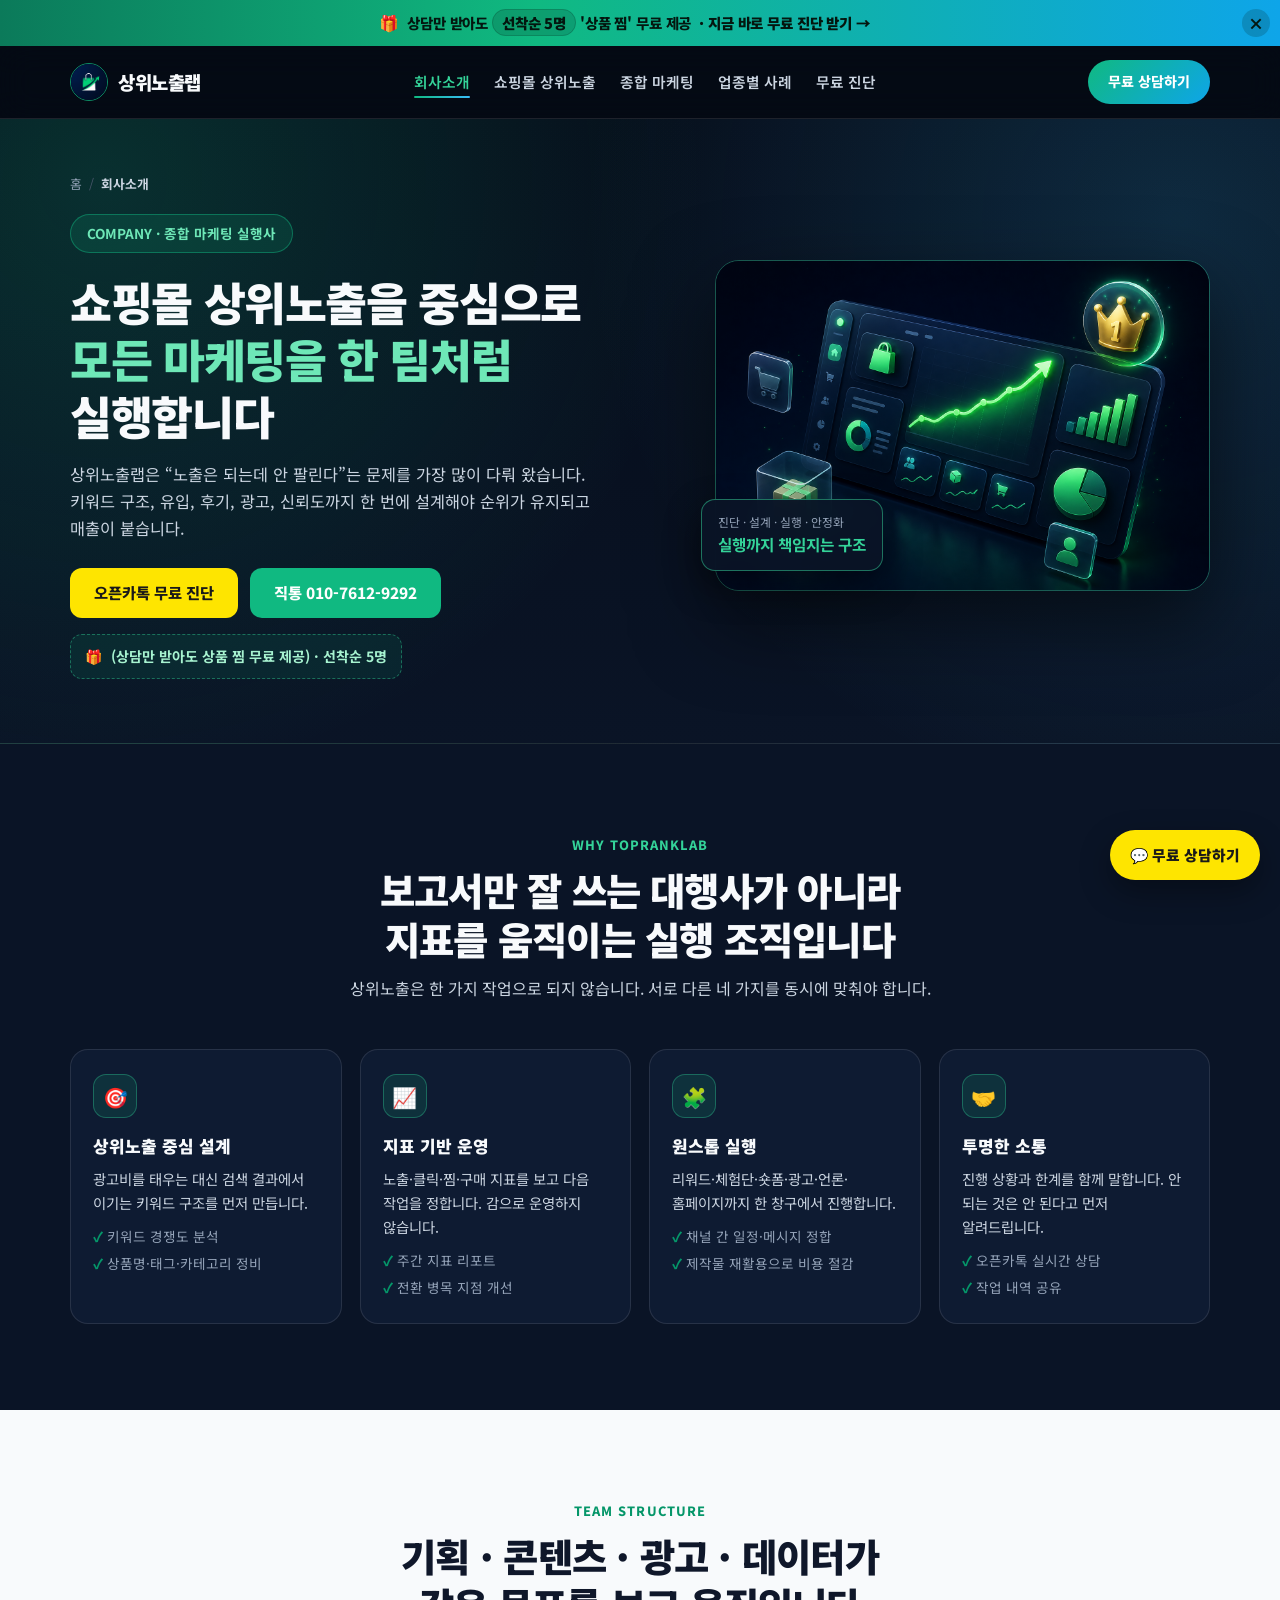
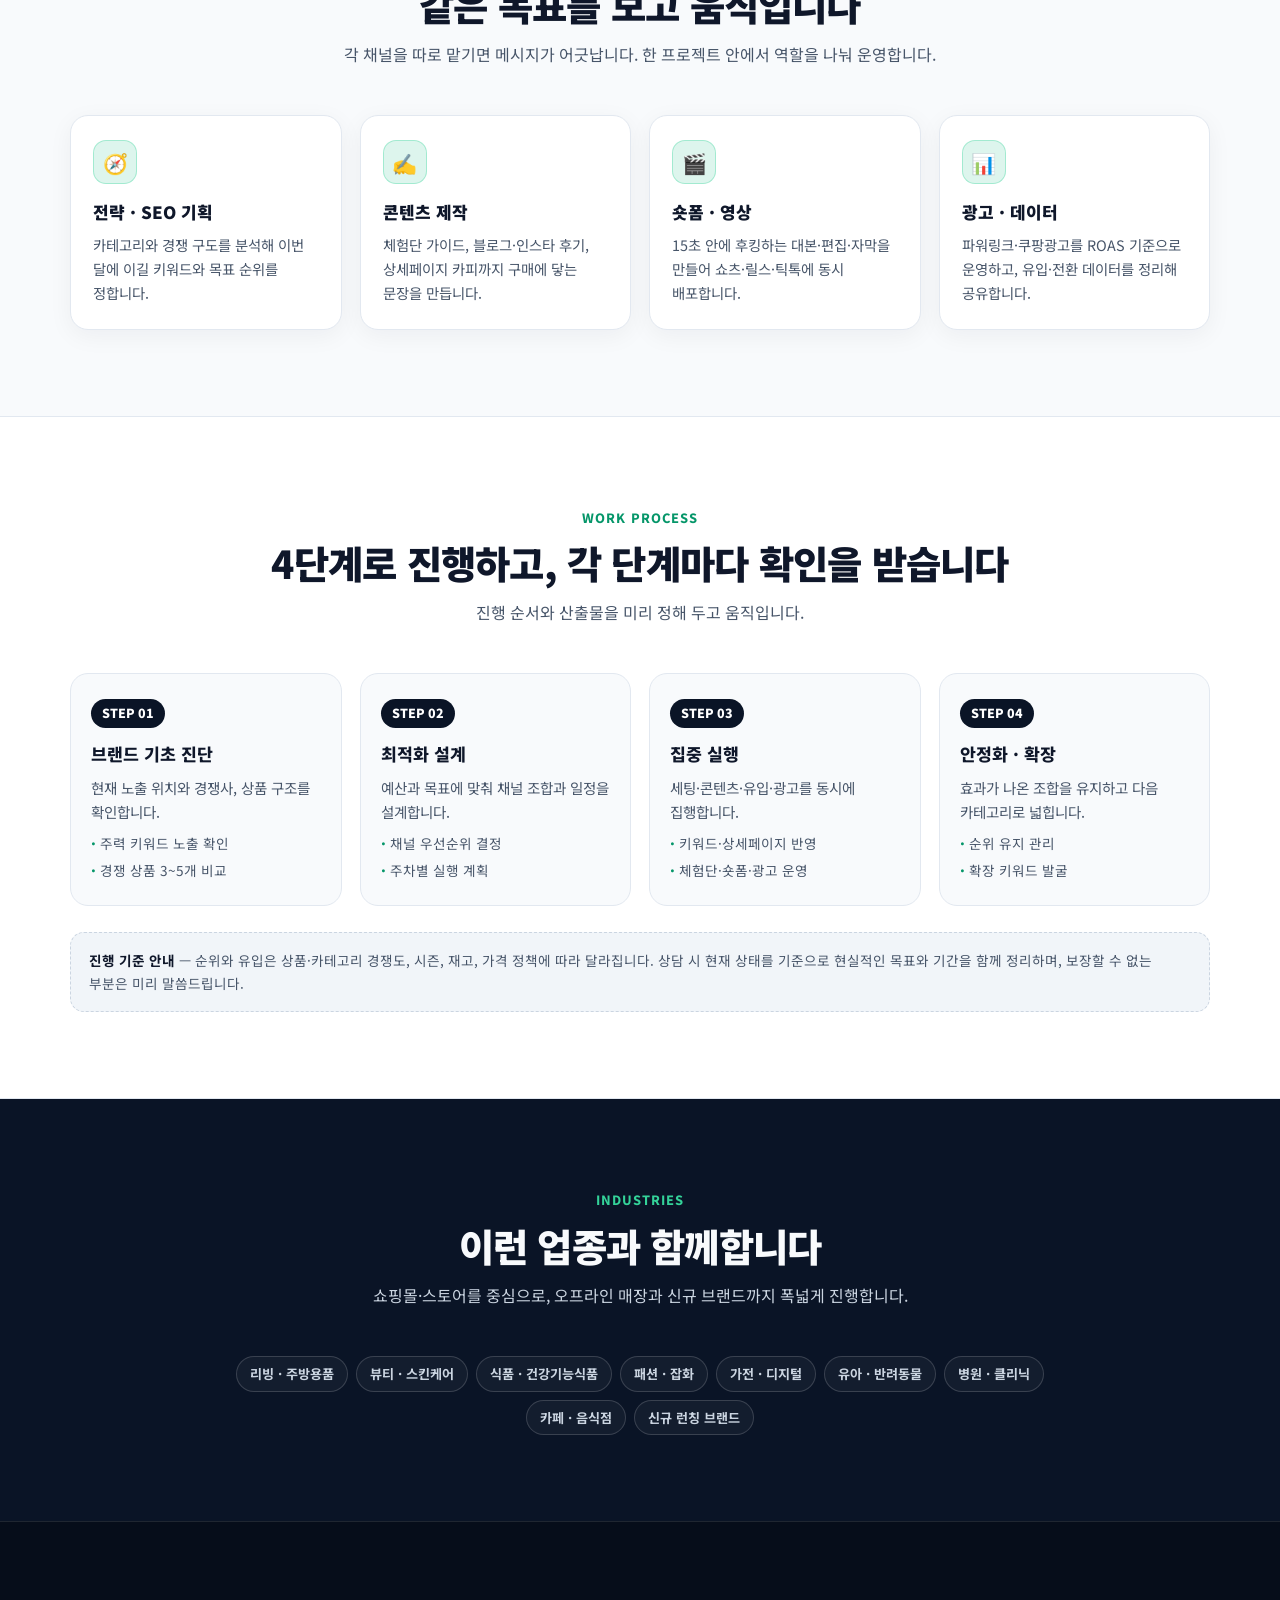
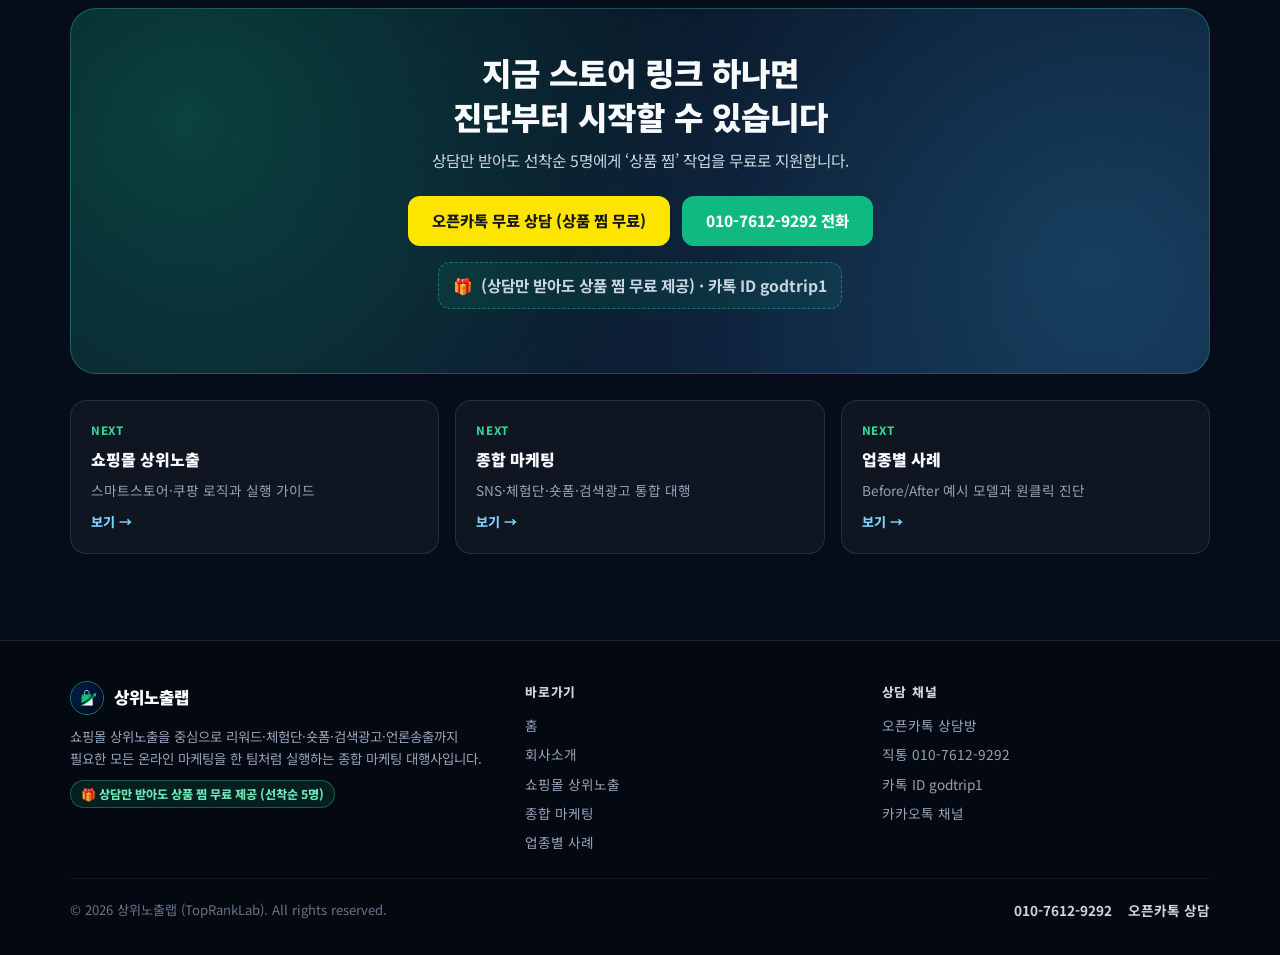
==== about.html @ cbbb842b "홈페이지 전환율 업그레이드: 세부 페이지 4종·상단 배너·모바일 상담바·업종별 사례·원클릭 진단" ====
<!DOCTYPE html>
<html lang="ko">
<head>
  <meta charset="UTF-8" />
  <meta name="viewport" content="width=device-width, initial-scale=1.0" />
  <title>회사소개 | 상위노출랩 — 쇼핑몰 상위노출 중심 종합 마케팅 실행사</title>
  <meta name="description" content="상위노출랩은 스마트스토어·쿠팡 상위노출을 중심으로 리워드·체험단·숏폼·검색광고·언론송출까지 한 팀처럼 실행하는 종합 마케팅 대행사입니다. 진단→설계→실행→안정화 4단계 프로세스와 실행 조직을 소개합니다." />
  <meta property="og:type" content="website" />
  <meta property="og:title" content="회사소개 | 상위노출랩" />
  <meta property="og:description" content="쇼핑몰 상위노출을 중심으로 모든 마케팅을 한 팀처럼 실행하는 종합 마케팅 대행사, 상위노출랩입니다." />
  <meta property="og:url" content="https://topranklab.github.io/about.html" />
  <meta property="og:image" content="https://topranklab.github.io/hero-visual.png" />
  <link rel="canonical" href="https://topranklab.github.io/about.html" />
  <link rel="icon" type="image/png" href="logo.png" />
  <link rel="preconnect" href="https://fonts.googleapis.com" />
  <link rel="preconnect" href="https://fonts.gstatic.com" crossorigin />
  <link href="https://fonts.googleapis.com/css2?family=Noto+Sans+KR:wght@400;500;600;700;800;900&display=swap" rel="stylesheet" />
  <link rel="stylesheet" href="styles.css" />
  <script src="app.js" defer></script>
</head>
<body>

  <div class="promo-bar" id="promoBar" role="region" aria-label="선착순 혜택 안내">
    <div class="container promo-inner">
      <a class="promo-link" href="index.html#contact">
        <span class="promo-gift" aria-hidden="true">🎁</span>
        <span>상담만 받아도 <span class="promo-key">선착순 5명</span> '상품 찜' 무료 제공</span>
        <span class="promo-go">· 지금 바로 무료 진단 받기 →</span>
      </a>
      <button class="promo-close" id="promoClose" type="button" aria-label="배너 닫기">×</button>
    </div>
  </div>

  <header class="site-header">
    <div class="container nav">
      <a href="index.html" class="brand">
        <img src="logo.png" alt="상위노출랩 로고" />
        <span>상위노출랩</span>
      </a>
      <ul class="nav-links">
        <li><a href="about.html" class="active">회사소개</a></li>
        <li><a href="shopping.html">쇼핑몰 상위노출</a></li>
        <li><a href="marketing.html">종합 마케팅</a></li>
        <li><a href="cases.html">업종별 사례</a></li>
        <li><a href="index.html#contact">무료 진단</a></li>
      </ul>
      <div class="nav-actions">
        <a href="https://open.kakao.com/o/sjZETlYi" target="_blank" rel="noopener" class="nav-cta">무료 상담하기</a>
        <button class="menu-toggle" id="menuToggle" type="button" aria-label="메뉴 열기" aria-expanded="false" aria-controls="mobileMenu">☰</button>
      </div>
    </div>
    <nav class="mobile-menu" id="mobileMenu" aria-label="모바일 메뉴">
      <a href="index.html">홈</a>
      <a href="about.html">회사소개</a>
      <a href="shopping.html">쇼핑몰 상위노출</a>
      <a href="marketing.html">종합 마케팅</a>
      <a href="cases.html">업종별 사례</a>
      <a href="index.html#contact">무료 진단</a>
    </nav>
  </header>

  <main>
    <!-- Page hero -->
    <section class="page-hero">
      <div class="container page-hero-inner">
        <div>
          <nav class="crumb" aria-label="현재 위치">
            <a href="index.html">홈</a><span class="sep">/</span><span class="now">회사소개</span>
          </nav>
          <span class="pill-badge">COMPANY · 종합 마케팅 실행사</span>
          <h1>
            쇼핑몰 상위노출을 중심으로<br />
            <span style="color:#6ee7b7;">모든 마케팅을 한 팀처럼</span> 실행합니다
          </h1>
          <p class="lead">
            상위노출랩은 “노출은 되는데 안 팔린다”는 문제를 가장 많이 다뤄 왔습니다.
            키워드 구조, 유입, 후기, 광고, 신뢰도까지 한 번에 설계해야 순위가 유지되고 매출이 붙습니다.
          </p>
          <div class="cta-row">
            <a href="https://open.kakao.com/o/sjZETlYi" target="_blank" rel="noopener" class="btn btn-kakao">오픈카톡 무료 진단</a>
            <a href="tel:010-7612-9292" class="btn btn-emerald">직통 010-7612-9292</a>
          </div>
          <p class="cta-note">
            <span class="cta-note-ico" aria-hidden="true">🎁</span>
            <span>(상담만 받아도 상품 찜 무료 제공) · 선착순 5명</span>
          </p>
        </div>
        <div class="hero-visual-wrap">
          <div class="hero-visual-frame">
            <img src="hero-visual.png" alt="상위노출랩 검색 순위 최적화 3D 대시보드" />
          </div>
          <div class="hero-float-badge">
            <small>진단 · 설계 · 실행 · 안정화</small>
            <strong>실행까지 책임지는 구조</strong>
          </div>
        </div>
      </div>
    </section>

    <!-- 강점 -->
    <section class="dark-sec">
      <div class="container">
        <div class="sec-head reveal">
          <span class="eyebrow">WHY TOPRANKLAB</span>
          <h2>보고서만 잘 쓰는 대행사가 아니라<br />지표를 움직이는 실행 조직입니다</h2>
          <p>상위노출은 한 가지 작업으로 되지 않습니다. 서로 다른 네 가지를 동시에 맞춰야 합니다.</p>
        </div>

        <div class="grid-4">
          <div class="info-card reveal">
            <span class="info-ico" aria-hidden="true">🎯</span>
            <h3>상위노출 중심 설계</h3>
            <p>광고비를 태우는 대신 검색 결과에서 이기는 키워드 구조를 먼저 만듭니다.</p>
            <ul>
              <li>키워드 경쟁도 분석</li>
              <li>상품명·태그·카테고리 정비</li>
            </ul>
          </div>
          <div class="info-card reveal">
            <span class="info-ico" aria-hidden="true">📈</span>
            <h3>지표 기반 운영</h3>
            <p>노출·클릭·찜·구매 지표를 보고 다음 작업을 정합니다. 감으로 운영하지 않습니다.</p>
            <ul>
              <li>주간 지표 리포트</li>
              <li>전환 병목 지점 개선</li>
            </ul>
          </div>
          <div class="info-card reveal">
            <span class="info-ico" aria-hidden="true">🧩</span>
            <h3>원스톱 실행</h3>
            <p>리워드·체험단·숏폼·광고·언론·홈페이지까지 한 창구에서 진행합니다.</p>
            <ul>
              <li>채널 간 일정·메시지 정합</li>
              <li>제작물 재활용으로 비용 절감</li>
            </ul>
          </div>
          <div class="info-card reveal">
            <span class="info-ico" aria-hidden="true">🤝</span>
            <h3>투명한 소통</h3>
            <p>진행 상황과 한계를 함께 말합니다. 안 되는 것은 안 된다고 먼저 알려드립니다.</p>
            <ul>
              <li>오픈카톡 실시간 상담</li>
              <li>작업 내역 공유</li>
            </ul>
          </div>
        </div>
      </div>
    </section>

    <!-- 실행 조직 -->
    <section class="light-sec">
      <div class="container">
        <div class="sec-head reveal">
          <span class="eyebrow">TEAM STRUCTURE</span>
          <h2>기획 · 콘텐츠 · 광고 · 데이터가<br />같은 목표를 보고 움직입니다</h2>
          <p>각 채널을 따로 맡기면 메시지가 어긋납니다. 한 프로젝트 안에서 역할을 나눠 운영합니다.</p>
        </div>

        <div class="grid-4">
          <div class="info-card reveal">
            <span class="info-ico" aria-hidden="true">🧭</span>
            <h3>전략 · SEO 기획</h3>
            <p>카테고리와 경쟁 구도를 분석해 이번 달에 이길 키워드와 목표 순위를 정합니다.</p>
          </div>
          <div class="info-card reveal">
            <span class="info-ico" aria-hidden="true">✍️</span>
            <h3>콘텐츠 제작</h3>
            <p>체험단 가이드, 블로그·인스타 후기, 상세페이지 카피까지 구매에 닿는 문장을 만듭니다.</p>
          </div>
          <div class="info-card reveal">
            <span class="info-ico" aria-hidden="true">🎬</span>
            <h3>숏폼 · 영상</h3>
            <p>15초 안에 후킹하는 대본·편집·자막을 만들어 쇼츠·릴스·틱톡에 동시 배포합니다.</p>
          </div>
          <div class="info-card reveal">
            <span class="info-ico" aria-hidden="true">📊</span>
            <h3>광고 · 데이터</h3>
            <p>파워링크·쿠팡광고를 ROAS 기준으로 운영하고, 유입·전환 데이터를 정리해 공유합니다.</p>
          </div>
        </div>
      </div>
    </section>

    <!-- 프로세스 -->
    <section class="white-sec">
      <div class="container">
        <div class="sec-head reveal">
          <span class="eyebrow">WORK PROCESS</span>
          <h2>4단계로 진행하고, 각 단계마다 확인을 받습니다</h2>
          <p>진행 순서와 산출물을 미리 정해 두고 움직입니다.</p>
        </div>
        <div class="grid-4">
          <div class="step-card reveal">
            <span class="step-badge">STEP 01</span>
            <h3>브랜드 기초 진단</h3>
            <p>현재 노출 위치와 경쟁사, 상품 구조를 확인합니다.</p>
            <ul>
              <li>주력 키워드 노출 확인</li>
              <li>경쟁 상품 3~5개 비교</li>
            </ul>
          </div>
          <div class="step-card reveal">
            <span class="step-badge">STEP 02</span>
            <h3>최적화 설계</h3>
            <p>예산과 목표에 맞춰 채널 조합과 일정을 설계합니다.</p>
            <ul>
              <li>채널 우선순위 결정</li>
              <li>주차별 실행 계획</li>
            </ul>
          </div>
          <div class="step-card reveal">
            <span class="step-badge">STEP 03</span>
            <h3>집중 실행</h3>
            <p>세팅·콘텐츠·유입·광고를 동시에 집행합니다.</p>
            <ul>
              <li>키워드·상세페이지 반영</li>
              <li>체험단·숏폼·광고 운영</li>
            </ul>
          </div>
          <div class="step-card reveal">
            <span class="step-badge">STEP 04</span>
            <h3>안정화 · 확장</h3>
            <p>효과가 나온 조합을 유지하고 다음 카테고리로 넓힙니다.</p>
            <ul>
              <li>순위 유지 관리</li>
              <li>확장 키워드 발굴</li>
            </ul>
          </div>
        </div>

        <div class="note-box reveal" style="margin-top: 26px;">
          <strong>진행 기준 안내</strong> — 순위와 유입은 상품·카테고리 경쟁도, 시즌, 재고, 가격 정책에 따라 달라집니다.
          상담 시 현재 상태를 기준으로 현실적인 목표와 기간을 함께 정리하며, 보장할 수 없는 부분은 미리 말씀드립니다.
        </div>
      </div>
    </section>

    <!-- 이런 업종 -->
    <section class="dark-sec">
      <div class="container narrow">
        <div class="sec-head reveal">
          <span class="eyebrow">INDUSTRIES</span>
          <h2>이런 업종과 함께합니다</h2>
          <p>쇼핑몰·스토어를 중심으로, 오프라인 매장과 신규 브랜드까지 폭넓게 진행합니다.</p>
        </div>
        <div class="tag-row reveal" style="justify-content:center;">
          <span class="tag">리빙 · 주방용품</span>
          <span class="tag">뷰티 · 스킨케어</span>
          <span class="tag">식품 · 건강기능식품</span>
          <span class="tag">패션 · 잡화</span>
          <span class="tag">가전 · 디지털</span>
          <span class="tag">유아 · 반려동물</span>
          <span class="tag">병원 · 클리닉</span>
          <span class="tag">카페 · 음식점</span>
          <span class="tag">신규 런칭 브랜드</span>
        </div>
      </div>
    </section>

    <!-- CTA -->
    <section class="deep-sec">
      <div class="container">
        <div class="cta-band reveal">
          <h2>지금 스토어 링크 하나면<br />진단부터 시작할 수 있습니다</h2>
          <p>상담만 받아도 선착순 5명에게 ‘상품 찜’ 작업을 무료로 지원합니다.</p>
          <div class="cta-row">
            <a href="https://open.kakao.com/o/sjZETlYi" target="_blank" rel="noopener" class="btn btn-kakao">오픈카톡 무료 상담 (상품 찜 무료)</a>
            <a href="tel:010-7612-9292" class="btn btn-emerald">010-7612-9292 전화</a>
          </div>
          <p class="cta-note">
            <span class="cta-note-ico" aria-hidden="true">🎁</span>
            <span>(상담만 받아도 상품 찜 무료 제공) · 카톡 ID godtrip1</span>
          </p>
        </div>

        <div class="next-links" style="margin-top: 26px;">
          <a class="next-link" href="shopping.html">
            <small>NEXT</small><strong>쇼핑몰 상위노출</strong>
            <span>스마트스토어·쿠팡 로직과 실행 가이드</span><span class="go">보기 →</span>
          </a>
          <a class="next-link" href="marketing.html">
            <small>NEXT</small><strong>종합 마케팅</strong>
            <span>SNS·체험단·숏폼·검색광고 통합 대행</span><span class="go">보기 →</span>
          </a>
          <a class="next-link" href="cases.html">
            <small>NEXT</small><strong>업종별 사례</strong>
            <span>Before/After 예시 모델과 원클릭 진단</span><span class="go">보기 →</span>
          </a>
        </div>
      </div>
    </section>
  </main>

  <a href="https://open.kakao.com/o/sjZETlYi" target="_blank" rel="noopener" class="floating-cta">💬 무료 상담하기</a>

  <div class="mobile-cta" aria-label="빠른 상담">
    <a class="mcta-btn mcta-tel" href="tel:010-7612-9292">
      <span class="mcta-ico" aria-hidden="true">📞</span>
      <span class="mcta-txt"><strong>전화 상담</strong><small>010-7612-9292</small></span>
    </a>
    <a class="mcta-btn mcta-kakao" href="https://open.kakao.com/o/sjZETlYi" target="_blank" rel="noopener">
      <span class="mcta-ico" aria-hidden="true">💬</span>
      <span class="mcta-txt"><strong>오픈카톡 무료상담</strong><small>상품 찜 무료 제공</small></span>
    </a>
  </div>

  <footer class="site-footer">
    <div class="container">
      <div class="footer-top">
        <div>
          <div class="footer-brand">
            <img src="logo.png" alt="상위노출랩 로고" />
            <span>상위노출랩</span>
          </div>
          <p class="footer-desc">
            쇼핑몰 상위노출을 중심으로 리워드·체험단·숏폼·검색광고·언론송출까지
            필요한 모든 온라인 마케팅을 한 팀처럼 실행하는 종합 마케팅 대행사입니다.
          </p>
          <span class="free-badge">🎁 상담만 받아도 상품 찜 무료 제공 (선착순 5명)</span>
        </div>
        <div class="footer-col">
          <h4>바로가기</h4>
          <ul>
            <li><a href="index.html">홈</a></li>
            <li><a href="about.html">회사소개</a></li>
            <li><a href="shopping.html">쇼핑몰 상위노출</a></li>
            <li><a href="marketing.html">종합 마케팅</a></li>
            <li><a href="cases.html">업종별 사례</a></li>
          </ul>
        </div>
        <div class="footer-col">
          <h4>상담 채널</h4>
          <ul>
            <li><a href="https://open.kakao.com/o/sjZETlYi" target="_blank" rel="noopener">오픈카톡 상담방</a></li>
            <li><a href="tel:010-7612-9292">직통 010-7612-9292</a></li>
            <li><span>카톡 ID godtrip1</span></li>
            <li><a href="http://pf.kakao.com/_VixavX" target="_blank" rel="noopener">카카오톡 채널</a></li>
          </ul>
        </div>
      </div>
      <div class="footer-bottom">
        <div>© 2026 상위노출랩 (TopRankLab). All rights reserved.</div>
        <div class="footer-contact">
          <a href="tel:010-7612-9292">010-7612-9292</a>
          <a href="https://open.kakao.com/o/sjZETlYi" target="_blank" rel="noopener">오픈카톡 상담</a>
        </div>
      </div>
    </div>
  </footer>

</body>
</html>
---- styles.css ----
/* ==========================================================================
   상위노출랩 (TopRankLab) — 공통 디자인 시스템
   다크 네이비 + 에메랄드 / 3D 대행사 톤
   index.html · about.html · shopping.html · marketing.html · cases.html 공용
   ========================================================================== */

:root {
  --bg-dark: #050a14;
  --bg-navy: #0a1426;
  --bg-card-dark: #101d35;
  --emerald: #10b981;
  --emerald-glow: #34d399;
  --emerald-dark: #059669;
  --sky: #38bdf8;
  --kakao: #fee500;
  --bg-light: #f8fafc;
  --text-dark: #0f172a;
  --text-muted: #475569;
  --border-light: #e2e8f0;
  --border-dark: rgba(255, 255, 255, 0.1);
  --mobile-bar-h: 74px;
}

* { box-sizing: border-box; margin: 0; padding: 0; }
html { scroll-behavior: smooth; scroll-padding-top: 90px; }
body {
  font-family: 'Noto Sans KR', -apple-system, BlinkMacSystemFont, 'Apple SD Gothic Neo', sans-serif;
  background: var(--bg-dark);
  color: #f8fafc;
  line-height: 1.65;
  word-break: keep-all;
  overflow-wrap: break-word;
  -webkit-font-smoothing: antialiased;
}
a { color: inherit; text-decoration: none; }
button { font-family: inherit; cursor: pointer; }
img { display: block; max-width: 100%; }

.container { width: 100%; max-width: 1180px; margin: 0 auto; padding: 0 20px; }
.container.narrow { max-width: 940px; }

/* Reveal animation */
.reveal {
  opacity: 0;
  transform: translateY(24px);
  transition: opacity 0.65s ease, transform 0.65s ease;
}
.reveal.visible { opacity: 1; transform: translateY(0); }
@media (prefers-reduced-motion: reduce) {
  .reveal { opacity: 1; transform: none; transition: none; }
  html { scroll-behavior: auto; }
}

/* ==========================================================================
   1. 상단 띠배너 (선착순 5명 상품 찜 무료)
   ========================================================================== */
.promo-bar {
  position: relative;
  z-index: 110;
  background: linear-gradient(90deg, #0b7a5a 0%, #10b981 42%, #0ea5e9 100%);
  color: #04160f;
}
.promo-bar.hidden { display: none; }
.promo-inner {
  display: flex;
  align-items: center;
  justify-content: center;
  gap: 10px;
  min-height: 46px;
  padding: 9px 46px 9px 16px;
}
.promo-link {
  display: flex;
  align-items: center;
  justify-content: center;
  flex-wrap: wrap;
  gap: 5px 8px;
  text-align: center;
  font-size: 0.91rem;
  font-weight: 800;
  line-height: 1.45;
  letter-spacing: -0.01em;
}
.promo-link .promo-gift { font-size: 1rem; }
.promo-link .promo-key {
  background: rgba(4, 22, 15, 0.16);
  border: 1px solid rgba(4, 22, 15, 0.16);
  padding: 2px 9px;
  border-radius: 999px;
  font-weight: 900;
}
.promo-link .promo-go { font-weight: 900; white-space: nowrap; }
.promo-link:hover .promo-go { text-decoration: underline; text-underline-offset: 3px; }
.promo-close {
  position: absolute;
  right: 10px;
  top: 50%;
  transform: translateY(-50%);
  width: 28px;
  height: 28px;
  border-radius: 50%;
  border: none;
  background: rgba(4, 22, 15, 0.18);
  color: #04160f;
  font-size: 1rem;
  font-weight: 900;
  line-height: 1;
  display: inline-flex;
  align-items: center;
  justify-content: center;
}
.promo-close:hover { background: rgba(4, 22, 15, 0.3); }

/* ==========================================================================
   2. Header / Navigation
   ========================================================================== */
header.site-header {
  position: sticky;
  top: 0;
  z-index: 100;
  background: rgba(5, 10, 20, 0.9);
  backdrop-filter: blur(16px);
  -webkit-backdrop-filter: blur(16px);
  border-bottom: 1px solid var(--border-dark);
}
.nav {
  display: flex;
  align-items: center;
  justify-content: space-between;
  height: 72px;
  gap: 16px;
}
.brand {
  display: flex;
  align-items: center;
  gap: 10px;
  font-weight: 900;
  font-size: 1.18rem;
  letter-spacing: -0.02em;
  white-space: nowrap;
}
.brand img {
  width: 38px;
  height: 38px;
  border-radius: 50%;
  object-fit: cover;
  border: 1.5px solid rgba(16, 185, 129, 0.75);
}
.nav-links {
  display: flex;
  align-items: center;
  gap: 24px;
  list-style: none;
  font-size: 0.92rem;
  font-weight: 600;
  color: #cbd5e1;
}
.nav-links a { position: relative; padding: 6px 0; }
.nav-links a:hover { color: var(--emerald-glow); }
.nav-links a.active { color: var(--emerald-glow); }
.nav-links a.active::after {
  content: "";
  position: absolute;
  left: 0; right: 0; bottom: 0;
  height: 2px;
  border-radius: 2px;
  background: linear-gradient(90deg, var(--emerald), var(--sky));
}
.nav-actions { display: flex; align-items: center; gap: 10px; }
.nav-cta {
  display: inline-flex;
  align-items: center;
  justify-content: center;
  padding: 10px 20px;
  border-radius: 999px;
  background: linear-gradient(135deg, var(--emerald), #0ea5e9);
  color: #fff;
  font-weight: 800;
  font-size: 0.88rem;
  white-space: nowrap;
  transition: transform 0.15s, filter 0.2s;
}
.nav-cta:hover { transform: translateY(-1px); filter: brightness(1.06); }
.menu-toggle {
  display: none;
  background: rgba(255, 255, 255, 0.08);
  border: 1px solid var(--border-dark);
  color: #fff;
  border-radius: 10px;
  padding: 7px 11px;
  font-size: 1.1rem;
}
.mobile-menu {
  display: none;
  flex-direction: column;
  gap: 0;
  padding: 10px 20px 18px;
  background: var(--bg-navy);
  border-top: 1px solid var(--border-dark);
  max-height: 70vh;
  overflow-y: auto;
}
.mobile-menu.open { display: flex; }
.mobile-menu a {
  padding: 12px 4px;
  font-size: 0.96rem;
  font-weight: 600;
  color: #e2e8f0;
  border-bottom: 1px solid rgba(255, 255, 255, 0.06);
}
.mobile-menu a:last-child { border-bottom: none; }

/* ==========================================================================
   3. Hero (메인) & Page Hero (세부 페이지)
   ========================================================================== */
.hero {
  position: relative;
  overflow: hidden;
  padding: 84px 0 76px;
  background:
    radial-gradient(circle at 12% 22%, rgba(16, 185, 129, 0.22), transparent 44%),
    radial-gradient(circle at 86% 24%, rgba(56, 189, 248, 0.18), transparent 44%),
    linear-gradient(180deg, var(--bg-dark) 0%, var(--bg-navy) 100%);
}
.hero-inner {
  display: grid;
  grid-template-columns: 1.05fr 0.95fr;
  gap: 44px;
  align-items: center;
}
.pill-badge {
  display: inline-flex;
  align-items: center;
  gap: 8px;
  padding: 7px 16px;
  border-radius: 999px;
  background: rgba(16, 185, 129, 0.14);
  border: 1px solid rgba(16, 185, 129, 0.45);
  color: #6ee7b7;
  font-size: 0.85rem;
  font-weight: 700;
  margin-bottom: 20px;
}
.hero h1 {
  font-size: clamp(2.1rem, 4.7vw, 3.4rem);
  font-weight: 900;
  line-height: 1.22;
  letter-spacing: -0.03em;
  margin-bottom: 20px;
}
.hero h1 .accent {
  background: linear-gradient(90deg, #34d399, #38bdf8);
  -webkit-background-clip: text;
  -webkit-text-fill-color: transparent;
  background-clip: text;
}
.hero p {
  color: #cbd5e1;
  font-size: 1.06rem;
  max-width: 560px;
  margin-bottom: 28px;
}
.cta-row { display: flex; flex-wrap: wrap; gap: 12px; }
.btn {
  display: inline-flex;
  align-items: center;
  justify-content: center;
  gap: 8px;
  padding: 15px 24px;
  border-radius: 12px;
  font-weight: 800;
  font-size: 0.96rem;
  white-space: nowrap;
  border: none;
  transition: transform 0.15s, filter 0.2s, background 0.2s;
  line-height: 1.3;
}
.btn:active { transform: scale(0.98); }
.btn-kakao { background: var(--kakao); color: #191919; }
.btn-kakao:hover { filter: brightness(0.95); }
.btn-emerald { background: var(--emerald); color: #fff; }
.btn-emerald:hover { background: var(--emerald-dark); }
.btn-ghost {
  background: rgba(255, 255, 255, 0.08);
  border: 1px solid rgba(255, 255, 255, 0.22);
  color: #fff;
}
.btn-ghost:hover { background: rgba(255, 255, 255, 0.14); }
.btn-sm { padding: 11px 18px; font-size: 0.88rem; border-radius: 10px; }

/* 상품 찜 무료 제공 안내 (CTA 아래) */
.cta-note {
  display: flex;
  align-items: flex-start;
  gap: 8px;
  margin-top: 16px;
  padding: 11px 14px;
  border-radius: 12px;
  background: rgba(16, 185, 129, 0.1);
  border: 1px dashed rgba(52, 211, 153, 0.42);
  color: #a7f3d0;
  font-size: 0.88rem;
  font-weight: 700;
  line-height: 1.5;
  width: fit-content;
  max-width: 100%;
}
.cta-note .cta-note-ico { flex: none; }
.cta-note strong { color: #fff; }

.hero-visual-wrap { position: relative; }
.hero-visual-frame {
  border-radius: 24px;
  overflow: hidden;
  border: 1px solid rgba(52, 211, 153, 0.35);
  box-shadow: 0 30px 80px rgba(0, 0, 0, 0.55);
  animation: floatY 5s ease-in-out infinite;
}
.hero-visual-frame img { width: 100%; height: auto; }
.hero-float-badge {
  position: absolute;
  left: -14px;
  bottom: 20px;
  background: rgba(10, 20, 38, 0.92);
  backdrop-filter: blur(12px);
  border: 1px solid rgba(52, 211, 153, 0.5);
  border-radius: 14px;
  padding: 12px 16px;
  box-shadow: 0 14px 36px rgba(0, 0, 0, 0.45);
}
.hero-float-badge small { display: block; font-size: 0.74rem; color: #94a3b8; }
.hero-float-badge strong { font-size: 0.98rem; color: #34d399; }
@keyframes floatY {
  0%, 100% { transform: translateY(0); }
  50% { transform: translateY(-8px); }
}

/* 세부 페이지 상단 */
.page-hero {
  position: relative;
  overflow: hidden;
  padding: 54px 0 64px;
  background:
    radial-gradient(circle at 8% 10%, rgba(16, 185, 129, 0.2), transparent 46%),
    radial-gradient(circle at 92% 16%, rgba(56, 189, 248, 0.16), transparent 46%),
    linear-gradient(180deg, #060d1a 0%, var(--bg-navy) 100%);
  border-bottom: 1px solid var(--border-dark);
}
.crumb {
  display: flex;
  align-items: center;
  flex-wrap: wrap;
  gap: 7px;
  font-size: 0.8rem;
  color: #94a3b8;
  margin-bottom: 20px;
}
.crumb a:hover { color: var(--emerald-glow); }
.crumb .sep { color: #475569; }
.crumb .now { color: #cbd5e1; font-weight: 700; }
.page-hero-inner {
  display: grid;
  grid-template-columns: 1.1fr 0.9fr;
  gap: 40px;
  align-items: center;
}
.page-hero h1 {
  font-size: clamp(1.85rem, 4vw, 2.85rem);
  font-weight: 900;
  line-height: 1.26;
  letter-spacing: -0.03em;
  margin-bottom: 16px;
}
.page-hero .lead {
  color: #cbd5e1;
  font-size: 1.02rem;
  margin-bottom: 26px;
  max-width: 560px;
}
.page-hero .hero-visual-frame { animation: none; }

/* ==========================================================================
   4. Marquee
   ========================================================================== */
.marquee-section {
  background: #070f1d;
  border-top: 1px solid var(--border-dark);
  border-bottom: 1px solid var(--border-dark);
  padding: 26px 0;
  overflow: hidden;
}
.marquee-track {
  display: flex;
  gap: 16px;
  width: max-content;
  animation: scrollX 34s linear infinite;
}
.marquee-track:hover { animation-play-state: paused; }
.rank-card {
  width: 240px;
  background: rgba(16, 29, 53, 0.9);
  border: 1px solid rgba(255, 255, 255, 0.1);
  border-radius: 16px;
  padding: 16px 18px;
  flex-shrink: 0;
}
.rank-card-top { display: flex; justify-content: space-between; align-items: center; margin-bottom: 8px; }
.rank-cat {
  font-size: 0.76rem;
  font-weight: 800;
  color: #7dd3fc;
  background: rgba(56, 189, 248, 0.14);
  padding: 3px 9px;
  border-radius: 999px;
}
.rank-goal { font-size: 0.76rem; font-weight: 800; color: #6ee7b7; }
.rank-card strong { display: block; font-size: 0.98rem; margin-bottom: 4px; }
.rank-card span { font-size: 0.82rem; color: #94a3b8; }
@keyframes scrollX {
  from { transform: translateX(0); }
  to { transform: translateX(-50%); }
}

/* ==========================================================================
   5. Sections
   ========================================================================== */
section { padding: 86px 0; }
.light-sec { background: var(--bg-light); color: var(--text-dark); }
.white-sec {
  background: #ffffff;
  color: var(--text-dark);
  border-top: 1px solid var(--border-light);
  border-bottom: 1px solid var(--border-light);
}
.dark-sec { background: var(--bg-navy); color: #f8fafc; }
.deep-sec { background: #060d1a; color: #f8fafc; border-top: 1px solid var(--border-dark); }
.sec-head { text-align: center; max-width: 760px; margin: 0 auto 48px; }
.eyebrow {
  display: inline-block;
  font-size: 0.8rem;
  font-weight: 800;
  letter-spacing: 0.08em;
  color: var(--emerald-dark);
  margin-bottom: 10px;
}
.dark-sec .eyebrow, .deep-sec .eyebrow { color: var(--emerald-glow); }
.sec-head h2 {
  font-size: clamp(1.65rem, 3.6vw, 2.4rem);
  font-weight: 900;
  line-height: 1.28;
  letter-spacing: -0.02em;
  margin-bottom: 12px;
}
.sec-head p { font-size: 1rem; color: var(--text-muted); }
.dark-sec .sec-head p, .deep-sec .sec-head p { color: #cbd5e1; }
.sec-head.left { text-align: left; margin: 0 0 32px; }

/* Showcase */
.showcase-grid {
  display: grid;
  grid-template-columns: 1fr 1fr;
  gap: 44px;
  align-items: center;
  margin-bottom: 56px;
}
.showcase-grid:last-child { margin-bottom: 0; }
.showcase-img {
  border-radius: 22px;
  overflow: hidden;
  border: 1px solid rgba(255, 255, 255, 0.12);
  box-shadow: 0 24px 60px rgba(0, 0, 0, 0.35);
}
.showcase-img img { width: 100%; height: auto; }
.showcase-text .eyebrow { color: var(--emerald-glow); }
.showcase-text h3 {
  font-size: clamp(1.45rem, 2.8vw, 2rem);
  font-weight: 900;
  line-height: 1.32;
  margin-bottom: 14px;
}
.showcase-text p { color: #cbd5e1; margin-bottom: 20px; }
.feature-pills { display: grid; gap: 10px; }
.feature-pill {
  background: rgba(255, 255, 255, 0.05);
  border: 1px solid rgba(255, 255, 255, 0.1);
  border-radius: 13px;
  padding: 13px 16px;
}
.feature-pill strong { display: block; font-size: 0.96rem; color: #6ee7b7; margin-bottom: 2px; }
.feature-pill span { font-size: 0.87rem; color: #cbd5e1; }

/* Grids */
.grid-4 { display: grid; grid-template-columns: repeat(4, 1fr); gap: 18px; }
.grid-3 { display: grid; grid-template-columns: repeat(3, 1fr); gap: 20px; }
.grid-2 { display: grid; grid-template-columns: repeat(2, 1fr); gap: 24px; }

/* Solutions */
.sol-tabs { display: flex; flex-wrap: wrap; justify-content: center; gap: 10px; margin-bottom: 32px; }
.sol-tab {
  padding: 10px 18px;
  border-radius: 999px;
  border: 1px solid var(--border-light);
  background: #fff;
  color: var(--text-muted);
  font-weight: 700;
  font-size: 0.9rem;
  transition: all 0.2s;
}
.sol-tab.active { background: var(--bg-navy); color: #fff; border-color: var(--bg-navy); }
.sol-card {
  background: #fff;
  border: 1px solid var(--border-light);
  border-radius: 18px;
  padding: 24px 20px;
  box-shadow: 0 6px 24px rgba(15, 23, 42, 0.04);
  display: flex;
  flex-direction: column;
  justify-content: space-between;
  cursor: pointer;
  transition: transform 0.2s, border-color 0.2s, box-shadow 0.2s;
}
.sol-card:hover {
  transform: translateY(-4px);
  border-color: var(--emerald);
  box-shadow: 0 14px 32px rgba(16, 185, 129, 0.12);
}
.sol-tag {
  display: inline-block;
  font-size: 0.76rem;
  font-weight: 800;
  color: var(--emerald-dark);
  background: rgba(16, 185, 129, 0.11);
  padding: 4px 10px;
  border-radius: 999px;
  margin-bottom: 12px;
  width: fit-content;
}
.sol-card h3 { font-size: 1.12rem; font-weight: 800; margin-bottom: 8px; }
.sol-card p { font-size: 0.9rem; color: var(--text-muted); margin-bottom: 14px; }
.sol-more {
  font-size: 0.85rem;
  font-weight: 800;
  color: var(--emerald-dark);
  padding-top: 12px;
  border-top: 1px solid #f1f5f9;
  display: flex;
  justify-content: space-between;
  align-items: center;
}
.sol-card.hidden { display: none; }

/* ==========================================================================
   6. Before & After
   ========================================================================== */
.ba-card {
  background: var(--bg-card-dark);
  border: 1px solid var(--border-dark);
  border-radius: 20px;
  padding: 28px 24px;
}
.ba-card.after {
  border-color: rgba(16, 185, 129, 0.55);
  background: linear-gradient(170deg, rgba(16, 185, 129, 0.14), rgba(16, 29, 53, 0.96));
}
.ba-label {
  display: inline-block;
  font-size: 0.78rem;
  font-weight: 800;
  padding: 4px 12px;
  border-radius: 999px;
  margin-bottom: 14px;
}
.ba-label.before { background: rgba(244, 63, 94, 0.16); color: #fda4af; }
.ba-label.after { background: rgba(16, 185, 129, 0.22); color: #6ee7b7; }
.ba-card h3 { font-size: 1.24rem; font-weight: 900; margin-bottom: 16px; }
.serp-mock {
  background: rgba(5, 10, 20, 0.78);
  border: 1px solid rgba(255, 255, 255, 0.08);
  border-radius: 14px;
  padding: 14px;
  display: grid;
  gap: 9px;
  margin-bottom: 16px;
}
.serp-row {
  display: flex;
  align-items: center;
  justify-content: space-between;
  gap: 10px;
  padding: 10px 12px;
  border-radius: 10px;
  background: rgba(255, 255, 255, 0.04);
  font-size: 0.86rem;
  color: #94a3b8;
}
.serp-row.mine {
  background: rgba(16, 185, 129, 0.18);
  border: 1px solid rgba(52, 211, 153, 0.6);
  color: #fff;
  font-weight: 800;
}
.serp-row.dim {
  background: rgba(244, 63, 94, 0.1);
  border: 1px dashed rgba(244, 63, 94, 0.45);
  color: #fda4af;
}
.ba-points { list-style: none; display: grid; gap: 8px; font-size: 0.92rem; color: #cbd5e1; }

/* 업종별 사례 카드 */
.case-grid {
  display: grid;
  grid-template-columns: repeat(2, 1fr);
  gap: 20px;
  margin-top: 34px;
}
.case-card {
  position: relative;
  background: linear-gradient(165deg, rgba(16, 29, 53, 0.98), rgba(10, 20, 38, 0.98));
  border: 1px solid rgba(255, 255, 255, 0.1);
  border-radius: 20px;
  padding: 24px 22px 20px;
  display: flex;
  flex-direction: column;
  gap: 16px;
  transition: transform 0.2s, border-color 0.2s, box-shadow 0.2s;
}
.case-card:hover {
  transform: translateY(-4px);
  border-color: rgba(52, 211, 153, 0.55);
  box-shadow: 0 18px 40px rgba(0, 0, 0, 0.35);
}
.case-top { display: flex; align-items: flex-start; justify-content: space-between; gap: 10px; }
.case-cat {
  font-size: 0.74rem;
  font-weight: 800;
  color: #7dd3fc;
  background: rgba(56, 189, 248, 0.13);
  border: 1px solid rgba(56, 189, 248, 0.25);
  padding: 3px 10px;
  border-radius: 999px;
  white-space: nowrap;
}
.case-arrow {
  font-size: 0.7rem;
  font-weight: 800;
  color: var(--emerald-glow);
  background: rgba(16, 185, 129, 0.12);
  border: 1px solid rgba(16, 185, 129, 0.3);
  border-radius: 999px;
  padding: 3px 9px;
  white-space: nowrap;
}
.case-card h3 { font-size: 1.08rem; font-weight: 900; line-height: 1.4; }
.case-card > p.case-sub { font-size: 0.87rem; color: #94a3b8; margin-top: -8px; }

/* 순위 흐름 배지 */
.rank-flow {
  display: flex;
  align-items: center;
  gap: 10px;
  flex-wrap: wrap;
  background: rgba(5, 10, 20, 0.6);
  border: 1px solid rgba(255, 255, 255, 0.07);
  border-radius: 12px;
  padding: 11px 13px;
}
.rank-pill {
  font-size: 0.8rem;
  font-weight: 800;
  padding: 4px 11px;
  border-radius: 999px;
  white-space: nowrap;
}
.rank-pill.before { background: rgba(244, 63, 94, 0.14); color: #fda4af; border: 1px solid rgba(244, 63, 94, 0.3); }
.rank-pill.after { background: rgba(16, 185, 129, 0.2); color: #6ee7b7; border: 1px solid rgba(52, 211, 153, 0.5); }
.rank-flow .flow-txt { font-size: 0.78rem; color: #94a3b8; font-weight: 700; }

/* 미니 차트 */
.case-chart { width: 100%; height: 78px; display: block; }
.case-chart .axis { stroke: rgba(255, 255, 255, 0.09); stroke-width: 1; }
.case-chart .line { fill: none; stroke: url(#chartGrad); stroke-width: 2.5; stroke-linecap: round; }
.case-chart .area { fill: url(#chartArea); }
.case-chart .dot { fill: #34d399; }

.case-metrics {
  display: grid;
  grid-template-columns: repeat(3, 1fr);
  gap: 8px;
}
.metric {
  background: rgba(255, 255, 255, 0.045);
  border: 1px solid rgba(255, 255, 255, 0.07);
  border-radius: 11px;
  padding: 9px 8px;
  text-align: center;
}
.metric small { display: block; font-size: 0.68rem; color: #94a3b8; margin-bottom: 2px; white-space: nowrap; }
.metric strong { display: block; font-size: 0.94rem; color: #6ee7b7; font-weight: 900; letter-spacing: -0.01em; }
.metric span.sub { display: block; font-size: 0.66rem; color: #64748b; }

/* 수치 바 */
.bar-group { display: grid; gap: 9px; }
.bar-row { display: grid; grid-template-columns: 52px 1fr 62px; align-items: center; gap: 9px; font-size: 0.76rem; color: #94a3b8; }
.bar-track { height: 8px; border-radius: 999px; background: rgba(255, 255, 255, 0.08); overflow: hidden; }
.bar-fill { height: 100%; border-radius: 999px; background: linear-gradient(90deg, var(--emerald), var(--sky)); }
.bar-fill.dim { background: rgba(148, 163, 184, 0.35); }
.bar-row .bar-val { text-align: right; font-weight: 800; color: #cbd5e1; white-space: nowrap; }

.case-note {
  margin-top: 24px;
  padding: 15px 18px;
  border-radius: 13px;
  background: rgba(255, 255, 255, 0.04);
  border: 1px dashed rgba(255, 255, 255, 0.16);
  font-size: 0.83rem;
  color: #94a3b8;
  line-height: 1.65;
}
.case-note strong { color: #cbd5e1; }

/* ==========================================================================
   7. Process
   ========================================================================== */
.step-card {
  background: var(--bg-light);
  border: 1px solid var(--border-light);
  border-radius: 18px;
  padding: 24px 20px;
}
.step-badge {
  display: inline-block;
  font-size: 0.78rem;
  font-weight: 900;
  color: #fff;
  background: var(--bg-navy);
  padding: 4px 11px;
  border-radius: 999px;
  margin-bottom: 12px;
}
.step-card h3 { font-size: 1.08rem; font-weight: 800; margin-bottom: 8px; }
.step-card p { font-size: 0.91rem; color: var(--text-muted); }
.step-card ul { list-style: none; font-size: 0.85rem; color: var(--text-muted); display: grid; gap: 4px; margin-top: 8px; }
.step-card ul li::before { content: "· "; color: var(--emerald-dark); font-weight: 900; }

/* ==========================================================================
   8. 원클릭 스토어 고민 체크
   ========================================================================== */
.dx-card {
  background:
    radial-gradient(circle at 88% 8%, rgba(56, 189, 248, 0.16), transparent 42%),
    radial-gradient(circle at 6% 92%, rgba(16, 185, 129, 0.18), transparent 46%),
    linear-gradient(160deg, #08111f, #0d1b31);
  border: 1px solid rgba(52, 211, 153, 0.3);
  border-radius: 24px;
  padding: 32px 30px;
  color: #f8fafc;
  margin-bottom: 30px;
  box-shadow: 0 24px 60px rgba(0, 0, 0, 0.3);
}
.dx-head { display: flex; align-items: flex-start; justify-content: space-between; gap: 16px; flex-wrap: wrap; margin-bottom: 18px; }
.dx-head h3 { font-size: clamp(1.2rem, 2.6vw, 1.5rem); font-weight: 900; line-height: 1.35; margin-bottom: 6px; }
.dx-head p { font-size: 0.92rem; color: #94a3b8; }
.dx-free {
  display: inline-flex;
  align-items: center;
  gap: 6px;
  font-size: 0.78rem;
  font-weight: 800;
  color: #04160f;
  background: linear-gradient(90deg, var(--emerald-glow), #7dd3fc);
  padding: 6px 13px;
  border-radius: 999px;
  white-space: nowrap;
}
.dx-chips { display: flex; flex-wrap: wrap; gap: 9px; }
.dx-chip {
  display: inline-flex;
  align-items: center;
  gap: 7px;
  padding: 11px 16px;
  border-radius: 12px;
  border: 1px solid rgba(255, 255, 255, 0.16);
  background: rgba(255, 255, 255, 0.05);
  color: #e2e8f0;
  font-size: 0.9rem;
  font-weight: 700;
  transition: all 0.18s;
  text-align: left;
  line-height: 1.35;
}
.dx-chip:hover { border-color: rgba(52, 211, 153, 0.6); background: rgba(16, 185, 129, 0.12); }
.dx-chip.active {
  background: linear-gradient(135deg, rgba(16, 185, 129, 0.9), rgba(14, 165, 233, 0.85));
  border-color: transparent;
  color: #04160f;
  font-weight: 900;
  box-shadow: 0 10px 24px rgba(16, 185, 129, 0.25);
}
.dx-panel {
  display: none;
  margin-top: 20px;
  background: rgba(5, 10, 20, 0.65);
  border: 1px solid rgba(255, 255, 255, 0.1);
  border-radius: 16px;
  padding: 20px 20px 18px;
  animation: dxIn 0.28s ease both;
}
.dx-panel.active { display: block; }
@keyframes dxIn {
  from { opacity: 0; transform: translateY(8px); }
  to { opacity: 1; transform: translateY(0); }
}
.dx-panel h4 { font-size: 1.02rem; font-weight: 900; color: #fff; margin-bottom: 4px; }
.dx-panel .dx-sum { font-size: 0.86rem; color: #94a3b8; margin-bottom: 14px; }
.dx-points { list-style: none; display: grid; gap: 10px; margin-bottom: 18px; }
.dx-points li {
  display: flex;
  gap: 10px;
  font-size: 0.9rem;
  color: #cbd5e1;
  line-height: 1.6;
}
.dx-points .num {
  flex: none;
  width: 22px;
  height: 22px;
  border-radius: 7px;
  background: rgba(16, 185, 129, 0.18);
  border: 1px solid rgba(52, 211, 153, 0.45);
  color: #6ee7b7;
  font-size: 0.72rem;
  font-weight: 900;
  display: inline-flex;
  align-items: center;
  justify-content: center;
  margin-top: 2px;
}
.dx-points strong { color: #fff; }
.dx-actions { display: flex; flex-wrap: wrap; align-items: center; gap: 10px; }
.dx-actions .btn { padding: 13px 20px; font-size: 0.9rem; }
.dx-notice { font-size: 0.82rem; font-weight: 700; color: var(--emerald-glow); min-height: 18px; }
.dx-empty {
  margin-top: 16px;
  font-size: 0.86rem;
  color: #64748b;
}

/* ==========================================================================
   9. Consultation Form
   ========================================================================== */
.consult-grid {
  display: grid;
  grid-template-columns: 1.05fr 0.95fr;
  gap: 28px;
  align-items: stretch;
}
.form-card {
  background: var(--bg-light);
  border: 1px solid var(--border-light);
  border-radius: 22px;
  padding: 32px 28px;
}
.form-card h3 { font-size: 1.35rem; font-weight: 900; margin-bottom: 8px; }
.form-card > p { font-size: 0.94rem; color: var(--text-muted); margin-bottom: 20px; }
.field { margin-bottom: 14px; }
.field label { display: block; font-size: 0.85rem; font-weight: 800; margin-bottom: 6px; color: #334155; }
.field input, .field textarea {
  width: 100%;
  padding: 12px 14px;
  border-radius: 10px;
  border: 1px solid #cbd5e1;
  font-family: inherit;
  font-size: 0.94rem;
  background: #fff;
  color: var(--text-dark);
}
.field input:focus, .field textarea:focus { outline: none; border-color: var(--emerald); box-shadow: 0 0 0 3px rgba(16, 185, 129, 0.12); }
.topic-checks { display: flex; flex-wrap: wrap; gap: 8px; }
.topic-chip {
  padding: 7px 13px;
  border-radius: 999px;
  border: 1px solid #cbd5e1;
  background: #fff;
  font-size: 0.83rem;
  font-weight: 700;
  color: #475569;
}
.topic-chip.selected { background: var(--bg-navy); color: #fff; border-color: var(--bg-navy); }
.form-note-line {
  display: block;
  font-size: 0.83rem;
  font-weight: 800;
  color: var(--emerald-dark);
  background: rgba(16, 185, 129, 0.08);
  border: 1px dashed rgba(16, 185, 129, 0.4);
  border-radius: 10px;
  padding: 9px 12px;
  margin-bottom: 16px;
}
.form-notice { font-size: 0.82rem; color: var(--emerald-dark); font-weight: 700; margin-top: 10px; min-height: 20px; }

.contact-box {
  background: linear-gradient(155deg, var(--bg-dark), var(--bg-navy));
  color: #fff;
  border-radius: 22px;
  padding: 34px 28px;
  display: flex;
  flex-direction: column;
  justify-content: center;
  border: 1px solid var(--border-dark);
}
.contact-box h3 { font-size: 1.48rem; font-weight: 900; line-height: 1.35; margin-bottom: 10px; }
.contact-box p { color: #cbd5e1; font-size: 0.96rem; margin-bottom: 20px; }
.info-pills { display: grid; gap: 9px; margin-top: 20px; }
.info-pill {
  background: rgba(255, 255, 255, 0.07);
  border: 1px solid rgba(255, 255, 255, 0.14);
  border-radius: 11px;
  padding: 10px 14px;
  font-size: 0.91rem;
  display: flex;
  justify-content: space-between;
  gap: 10px;
}
.info-pill strong { color: var(--emerald-glow); }
.info-pill a:hover { color: var(--emerald-glow); }

/* ==========================================================================
   10. Modal
   ========================================================================== */
.modal-backdrop {
  position: fixed;
  inset: 0;
  background: rgba(5, 10, 20, 0.78);
  backdrop-filter: blur(6px);
  z-index: 200;
  display: none;
  align-items: center;
  justify-content: center;
  padding: 20px;
}
.modal-backdrop.open { display: flex; }
.modal-box {
  background: #fff;
  color: var(--text-dark);
  border-radius: 22px;
  max-width: 540px;
  width: 100%;
  padding: 28px 26px;
  box-shadow: 0 30px 70px rgba(0, 0, 0, 0.45);
  position: relative;
  max-height: 90vh;
  overflow-y: auto;
}
.modal-close {
  position: absolute;
  right: 18px;
  top: 18px;
  background: #f1f5f9;
  border: none;
  width: 34px;
  height: 34px;
  border-radius: 50%;
  font-size: 1.1rem;
  font-weight: 800;
}
.modal-box h3 { font-size: 1.35rem; font-weight: 900; margin-bottom: 10px; padding-right: 34px; }
.modal-box p { font-size: 0.95rem; color: var(--text-muted); margin-bottom: 16px; }
.modal-list {
  list-style: none;
  background: var(--bg-light);
  border: 1px solid var(--border-light);
  border-radius: 14px;
  padding: 16px;
  display: grid;
  gap: 8px;
  margin-bottom: 18px;
  font-size: 0.92rem;
}
.modal-list li::before { content: "✓ "; color: var(--emerald-dark); font-weight: 900; }
.modal-page-link {
  display: flex;
  align-items: center;
  justify-content: space-between;
  gap: 8px;
  padding: 12px 16px;
  border-radius: 12px;
  background: var(--bg-navy);
  color: #fff;
  font-size: 0.9rem;
  font-weight: 800;
  margin-bottom: 12px;
}
.modal-page-link:hover { background: #13233d; }

/* ==========================================================================
   11. FAQ & Channels
   ========================================================================== */
.faq-list { max-width: 860px; margin: 0 auto; display: grid; gap: 12px; }
.faq-item { background: #fff; border: 1px solid var(--border-light); border-radius: 14px; overflow: hidden; }
.faq-q {
  width: 100%;
  text-align: left;
  background: none;
  border: none;
  padding: 19px 22px;
  font-size: 0.98rem;
  font-weight: 800;
  color: var(--text-dark);
  display: flex;
  justify-content: space-between;
  align-items: center;
  gap: 12px;
  line-height: 1.5;
}
.faq-a { display: none; padding: 0 22px 20px; font-size: 0.93rem; color: var(--text-muted); }
.faq-item.open .faq-a { display: block; }

.channel-links { display: flex; flex-wrap: wrap; justify-content: center; gap: 10px; margin-top: 32px; }
.channel-link {
  padding: 9px 15px;
  border-radius: 10px;
  border: 1px solid var(--border-light);
  background: #fff;
  font-size: 0.88rem;
  font-weight: 700;
  color: #334155;
}
.channel-link:hover { border-color: var(--emerald); color: var(--emerald-dark); }

/* ==========================================================================
   12. CTA band / next links / note box
   ========================================================================== */
.cta-band {
  position: relative;
  overflow: hidden;
  background:
    radial-gradient(circle at 10% 30%, rgba(16, 185, 129, 0.28), transparent 50%),
    radial-gradient(circle at 90% 70%, rgba(56, 189, 248, 0.22), transparent 50%),
    linear-gradient(150deg, #071120, #0e1e38);
  border: 1px solid rgba(52, 211, 153, 0.3);
  border-radius: 26px;
  padding: 42px 34px;
  text-align: center;
}
.cta-band h2 { font-size: clamp(1.4rem, 3.2vw, 2rem); font-weight: 900; line-height: 1.35; margin-bottom: 10px; }
.cta-band p { color: #cbd5e1; font-size: 0.98rem; margin-bottom: 22px; }
.cta-band .cta-row { justify-content: center; }
.cta-band .cta-note { margin-left: auto; margin-right: auto; justify-content: center; text-align: left; }

.next-links { display: grid; grid-template-columns: repeat(3, 1fr); gap: 16px; margin-top: 8px; }
.next-link {
  display: flex;
  flex-direction: column;
  gap: 6px;
  background: rgba(255, 255, 255, 0.04);
  border: 1px solid rgba(255, 255, 255, 0.1);
  border-radius: 16px;
  padding: 20px;
  transition: transform 0.2s, border-color 0.2s;
}
.next-link:hover { transform: translateY(-3px); border-color: rgba(52, 211, 153, 0.55); }
.next-link small { font-size: 0.72rem; font-weight: 800; color: var(--emerald-glow); letter-spacing: 0.06em; }
.next-link strong { font-size: 1rem; font-weight: 900; }
.next-link span { font-size: 0.85rem; color: #94a3b8; }
.next-link .go { font-size: 0.82rem; font-weight: 800; color: #7dd3fc; margin-top: 4px; }

.note-box {
  background: rgba(255, 255, 255, 0.04);
  border: 1px dashed rgba(255, 255, 255, 0.18);
  border-radius: 14px;
  padding: 16px 18px;
  font-size: 0.85rem;
  color: #94a3b8;
  line-height: 1.7;
}
.light-sec .note-box, .white-sec .note-box {
  background: #f1f5f9;
  border-color: #cbd5e1;
  color: var(--text-muted);
}
.note-box strong { color: #e2e8f0; }
.light-sec .note-box strong, .white-sec .note-box strong { color: var(--text-dark); }

/* ==========================================================================
   13. 세부 페이지 콘텐츠 블록
   ========================================================================== */
.info-card {
  background: rgba(16, 29, 53, 0.85);
  border: 1px solid var(--border-dark);
  border-radius: 18px;
  padding: 24px 22px;
}
.light-sec .info-card, .white-sec .info-card {
  background: #fff;
  border-color: var(--border-light);
  box-shadow: 0 6px 24px rgba(15, 23, 42, 0.05);
}
.info-ico {
  width: 44px;
  height: 44px;
  border-radius: 13px;
  display: inline-flex;
  align-items: center;
  justify-content: center;
  font-size: 1.25rem;
  background: rgba(16, 185, 129, 0.14);
  border: 1px solid rgba(52, 211, 153, 0.35);
  margin-bottom: 14px;
}
.info-card h3 { font-size: 1.06rem; font-weight: 900; margin-bottom: 7px; }
.info-card p { font-size: 0.9rem; color: #cbd5e1; }
.light-sec .info-card p, .white-sec .info-card p { color: var(--text-muted); }
.info-card ul { list-style: none; margin-top: 10px; display: grid; gap: 5px; font-size: 0.85rem; color: #94a3b8; }
.light-sec .info-card ul, .white-sec .info-card ul { color: var(--text-muted); }
.info-card ul li::before { content: "✓ "; color: var(--emerald-dark); font-weight: 900; }

.split { display: grid; grid-template-columns: 1fr 1fr; gap: 40px; align-items: center; }
.split.rev .split-visual { order: -1; }
.split-visual {
  border-radius: 20px;
  overflow: hidden;
  border: 1px solid rgba(255, 255, 255, 0.12);
  box-shadow: 0 22px 50px rgba(0, 0, 0, 0.3);
}
.split-visual img { width: 100%; height: auto; }
.split-text h2 { font-size: clamp(1.4rem, 3vw, 1.9rem); font-weight: 900; line-height: 1.32; margin-bottom: 12px; }
.split-text p { color: #cbd5e1; margin-bottom: 16px; }
.light-sec .split-text p, .white-sec .split-text p { color: var(--text-muted); }

.checklist { list-style: none; display: grid; grid-template-columns: repeat(2, 1fr); gap: 9px 20px; }
.checklist li {
  display: flex;
  gap: 8px;
  font-size: 0.9rem;
  color: #cbd5e1;
  line-height: 1.55;
}
.light-sec .checklist li, .white-sec .checklist li { color: var(--text-muted); }
.checklist li::before { content: "✓"; color: var(--emerald-glow); font-weight: 900; flex: none; }
.light-sec .checklist li::before, .white-sec .checklist li::before { color: var(--emerald-dark); }

.table-wrap {
  overflow-x: auto;
  border: 1px solid rgba(255, 255, 255, 0.1);
  border-radius: 16px;
  background: rgba(10, 20, 38, 0.6);
}
.light-sec .table-wrap, .white-sec .table-wrap {
  border-color: var(--border-light);
  background: #fff;
}
table.cmp { width: 100%; border-collapse: collapse; min-width: 640px; font-size: 0.89rem; }
table.cmp th, table.cmp td {
  text-align: left;
  padding: 14px 16px;
  border-bottom: 1px solid rgba(255, 255, 255, 0.08);
  vertical-align: top;
  line-height: 1.55;
}
table.cmp tr:last-child td { border-bottom: none; }
table.cmp th {
  font-size: 0.8rem;
  font-weight: 800;
  color: #94a3b8;
  background: rgba(255, 255, 255, 0.04);
  white-space: nowrap;
}
table.cmp td strong { color: #fff; }
table.cmp td { color: #cbd5e1; }
.light-sec table.cmp th, .white-sec table.cmp th { background: #f1f5f9; color: #475569; }
.light-sec table.cmp td, .white-sec table.cmp td { color: var(--text-muted); border-color: var(--border-light); }
.light-sec table.cmp td strong, .white-sec table.cmp td strong { color: var(--text-dark); }
.chip-inline {
  display: inline-block;
  font-size: 0.74rem;
  font-weight: 800;
  padding: 2px 9px;
  border-radius: 999px;
  background: rgba(16, 185, 129, 0.14);
  color: #6ee7b7;
  margin: 0 4px 4px 0;
  white-space: nowrap;
}
.light-sec .chip-inline, .white-sec .chip-inline { background: rgba(16, 185, 129, 0.12); color: var(--emerald-dark); }

.tag-row { display: flex; flex-wrap: wrap; gap: 8px; }
.tag {
  font-size: 0.82rem;
  font-weight: 700;
  color: #cbd5e1;
  border: 1px solid rgba(255, 255, 255, 0.16);
  border-radius: 999px;
  padding: 6px 13px;
  background: rgba(255, 255, 255, 0.04);
}

/* 케이스 상세 */
.case-detail {
  background: linear-gradient(165deg, rgba(16, 29, 53, 0.95), rgba(10, 20, 38, 0.98));
  border: 1px solid rgba(255, 255, 255, 0.1);
  border-radius: 22px;
  padding: 28px 26px;
  display: grid;
  gap: 18px;
}
.case-detail-top { display: flex; align-items: flex-start; justify-content: space-between; gap: 14px; flex-wrap: wrap; }
.case-detail h3 { font-size: 1.22rem; font-weight: 900; line-height: 1.35; }
.case-detail .case-sub { font-size: 0.88rem; color: #94a3b8; margin-top: 4px; }
.case-detail .ba-pair { display: grid; grid-template-columns: 1fr 1fr; gap: 12px; }
.ba-mini {
  border-radius: 14px;
  padding: 14px 15px;
  font-size: 0.86rem;
  line-height: 1.6;
}
.ba-mini.before { background: rgba(244, 63, 94, 0.08); border: 1px solid rgba(244, 63, 94, 0.28); }
.ba-mini.after { background: rgba(16, 185, 129, 0.09); border: 1px solid rgba(52, 211, 153, 0.36); }
.ba-mini .lbl { display: block; font-size: 0.72rem; font-weight: 900; letter-spacing: 0.05em; margin-bottom: 6px; }
.ba-mini.before .lbl { color: #fda4af; }
.ba-mini.after .lbl { color: #6ee7b7; }
.ba-mini p { color: #cbd5e1; font-size: 0.86rem; }
.work-list { list-style: none; display: grid; gap: 8px; font-size: 0.89rem; color: #cbd5e1; }
.work-list li { display: flex; gap: 9px; }
.work-list li b { color: #7dd3fc; font-weight: 800; flex: none; }
.case-detail .case-foot { display: flex; flex-wrap: wrap; gap: 8px; align-items: center; }

/* ==========================================================================
   14. Mobile sticky bottom CTA
   ========================================================================== */
.mobile-cta { display: none; }

.floating-cta {
  position: fixed;
  right: 20px;
  bottom: 20px;
  z-index: 90;
  display: inline-flex;
  align-items: center;
  gap: 8px;
  padding: 13px 20px;
  border-radius: 999px;
  background: var(--kakao);
  color: #191919;
  font-weight: 900;
  font-size: 0.92rem;
  box-shadow: 0 12px 30px rgba(0, 0, 0, 0.35);
  transition: transform 0.2s;
}
.floating-cta:hover { transform: translateY(-2px); }

/* ==========================================================================
   15. Footer
   ========================================================================== */
footer.site-footer {
  background: #040811;
  color: #94a3b8;
  padding: 40px 0 34px;
  font-size: 0.86rem;
  border-top: 1px solid var(--border-dark);
}
.footer-top {
  display: grid;
  grid-template-columns: 1.3fr 1fr 1fr;
  gap: 28px;
  padding-bottom: 24px;
  border-bottom: 1px solid rgba(255, 255, 255, 0.07);
}
.footer-brand { display: flex; align-items: center; gap: 10px; font-weight: 900; font-size: 1.05rem; color: #fff; margin-bottom: 10px; }
.footer-brand img { width: 34px; height: 34px; border-radius: 50%; object-fit: cover; border: 1.5px solid rgba(16, 185, 129, 0.7); }
.footer-desc { font-size: 0.84rem; line-height: 1.7; color: #94a3b8; }
.footer-col h4 { font-size: 0.8rem; font-weight: 800; color: #cbd5e1; letter-spacing: 0.06em; margin-bottom: 12px; }
.footer-col ul { list-style: none; display: grid; gap: 7px; font-size: 0.85rem; }
.footer-col a:hover { color: var(--emerald-glow); }
.footer-bottom {
  display: flex;
  flex-wrap: wrap;
  justify-content: space-between;
  align-items: center;
  gap: 12px;
  padding-top: 20px;
  font-size: 0.82rem;
  color: #64748b;
}
.footer-contact { display: flex; flex-wrap: wrap; gap: 8px 16px; color: #cbd5e1; font-weight: 700; font-size: 0.85rem; }
.footer-contact a:hover { color: var(--emerald-glow); }
.free-badge {
  display: inline-block;
  font-size: 0.76rem;
  font-weight: 800;
  color: #6ee7b7;
  background: rgba(16, 185, 129, 0.12);
  border: 1px solid rgba(52, 211, 153, 0.35);
  border-radius: 999px;
  padding: 3px 10px;
  margin-top: 10px;
}

/* ==========================================================================
   16. Responsive
   ========================================================================== */
@media (max-width: 1024px) {
  .grid-4 { grid-template-columns: repeat(2, 1fr); }
  .footer-top { grid-template-columns: 1fr 1fr; }
}

@media (max-width: 960px) {
  .hero-inner, .page-hero-inner, .showcase-grid, .consult-grid, .grid-2, .grid-3, .split, .case-grid {
    grid-template-columns: 1fr;
  }
  .nav-links { display: none; }
  .menu-toggle { display: inline-flex; }
  .hero-float-badge { left: 12px; bottom: 12px; }
  .split.rev .split-visual { order: 0; }
  .split-visual { order: -1; }
  .next-links { grid-template-columns: 1fr; }
  .checklist { grid-template-columns: 1fr; }
  .case-detail .ba-pair { grid-template-columns: 1fr; }
  .dx-card { padding: 26px 22px; }
}

@media (max-width: 768px) {
  /* 모바일 하단 고정 상담 바 */
  .mobile-cta {
    position: fixed;
    left: 0;
    right: 0;
    bottom: 0;
    z-index: 120;
    display: grid;
    grid-template-columns: 1fr 1.28fr;
    gap: 8px;
    padding: 8px 10px calc(8px + env(safe-area-inset-bottom, 0px));
    background: rgba(5, 10, 20, 0.94);
    backdrop-filter: blur(14px);
    -webkit-backdrop-filter: blur(14px);
    border-top: 1px solid rgba(52, 211, 153, 0.35);
    box-shadow: 0 -10px 30px rgba(0, 0, 0, 0.45);
  }
  .mcta-btn {
    display: flex;
    align-items: center;
    justify-content: center;
    gap: 8px;
    min-height: 52px;
    padding: 8px 10px;
    border-radius: 12px;
    font-weight: 900;
    font-size: 0.86rem;
    line-height: 1.2;
    text-align: left;
  }
  .mcta-btn .mcta-txt { display: flex; flex-direction: column; gap: 1px; min-width: 0; }
  .mcta-btn .mcta-txt strong { font-size: 0.88rem; font-weight: 900; white-space: nowrap; }
  .mcta-btn .mcta-txt small {
    font-size: 0.66rem;
    font-weight: 700;
    opacity: 0.82;
    white-space: nowrap;
    overflow: hidden;
    text-overflow: ellipsis;
  }
  .mcta-btn .mcta-ico { font-size: 1.05rem; flex: none; }
  .mcta-tel { background: rgba(16, 185, 129, 0.16); border: 1px solid rgba(52, 211, 153, 0.55); color: #d1fae5; }
  .mcta-kakao { background: var(--kakao); color: #191919; border: 1px solid #e6cf00; }
  .mcta-kakao .mcta-txt small { opacity: 0.75; }

  body { padding-bottom: calc(var(--mobile-bar-h) + env(safe-area-inset-bottom, 0px)); }
  .floating-cta { display: none; }
  html { scroll-padding-top: 84px; }

  .promo-inner { padding: 8px 40px 8px 12px; min-height: 42px; }
  .promo-link { font-size: 0.8rem; gap: 3px 6px; line-height: 1.5; }
  .promo-link .promo-key { padding: 1px 7px; }
  .promo-close { right: 6px; width: 26px; height: 26px; }

  .nav { height: 64px; }
  .brand { font-size: 1.05rem; }
  .brand img { width: 34px; height: 34px; }
  .nav-cta { padding: 9px 15px; font-size: 0.82rem; }
}

@media (max-width: 600px) {
  section { padding: 56px 0; }
  .hero { padding: 44px 0 44px; }
  .page-hero { padding: 34px 0 46px; }
  .cta-row .btn { width: 100%; }
  .grid-4 { grid-template-columns: 1fr; }
  .case-metrics { grid-template-columns: 1fr 1fr 1fr; gap: 6px; }
  .metric { padding: 8px 4px; }
  .metric small { font-size: 0.62rem; }
  .metric strong { font-size: 0.85rem; }
  .case-card { padding: 20px 16px 18px; }
  .ba-card { padding: 22px 18px; }
  .serp-row { font-size: 0.8rem; flex-wrap: wrap; gap: 4px 10px; }
  .dx-chips { display: grid; grid-template-columns: 1fr; }
  .dx-chip { width: 100%; }
  .dx-actions .btn { width: 100%; }
  .form-card, .contact-box { padding: 24px 18px; }
  .footer-top { grid-template-columns: 1fr; gap: 20px; }
  .footer-bottom { flex-direction: column; align-items: flex-start; }
  .cta-band { padding: 30px 20px; border-radius: 20px; }
  .case-detail { padding: 22px 18px; }
  .next-links { gap: 12px; }
  .hero p, .page-hero .lead { font-size: 0.98rem; }
  .bar-row { grid-template-columns: 44px 1fr 58px; }
}
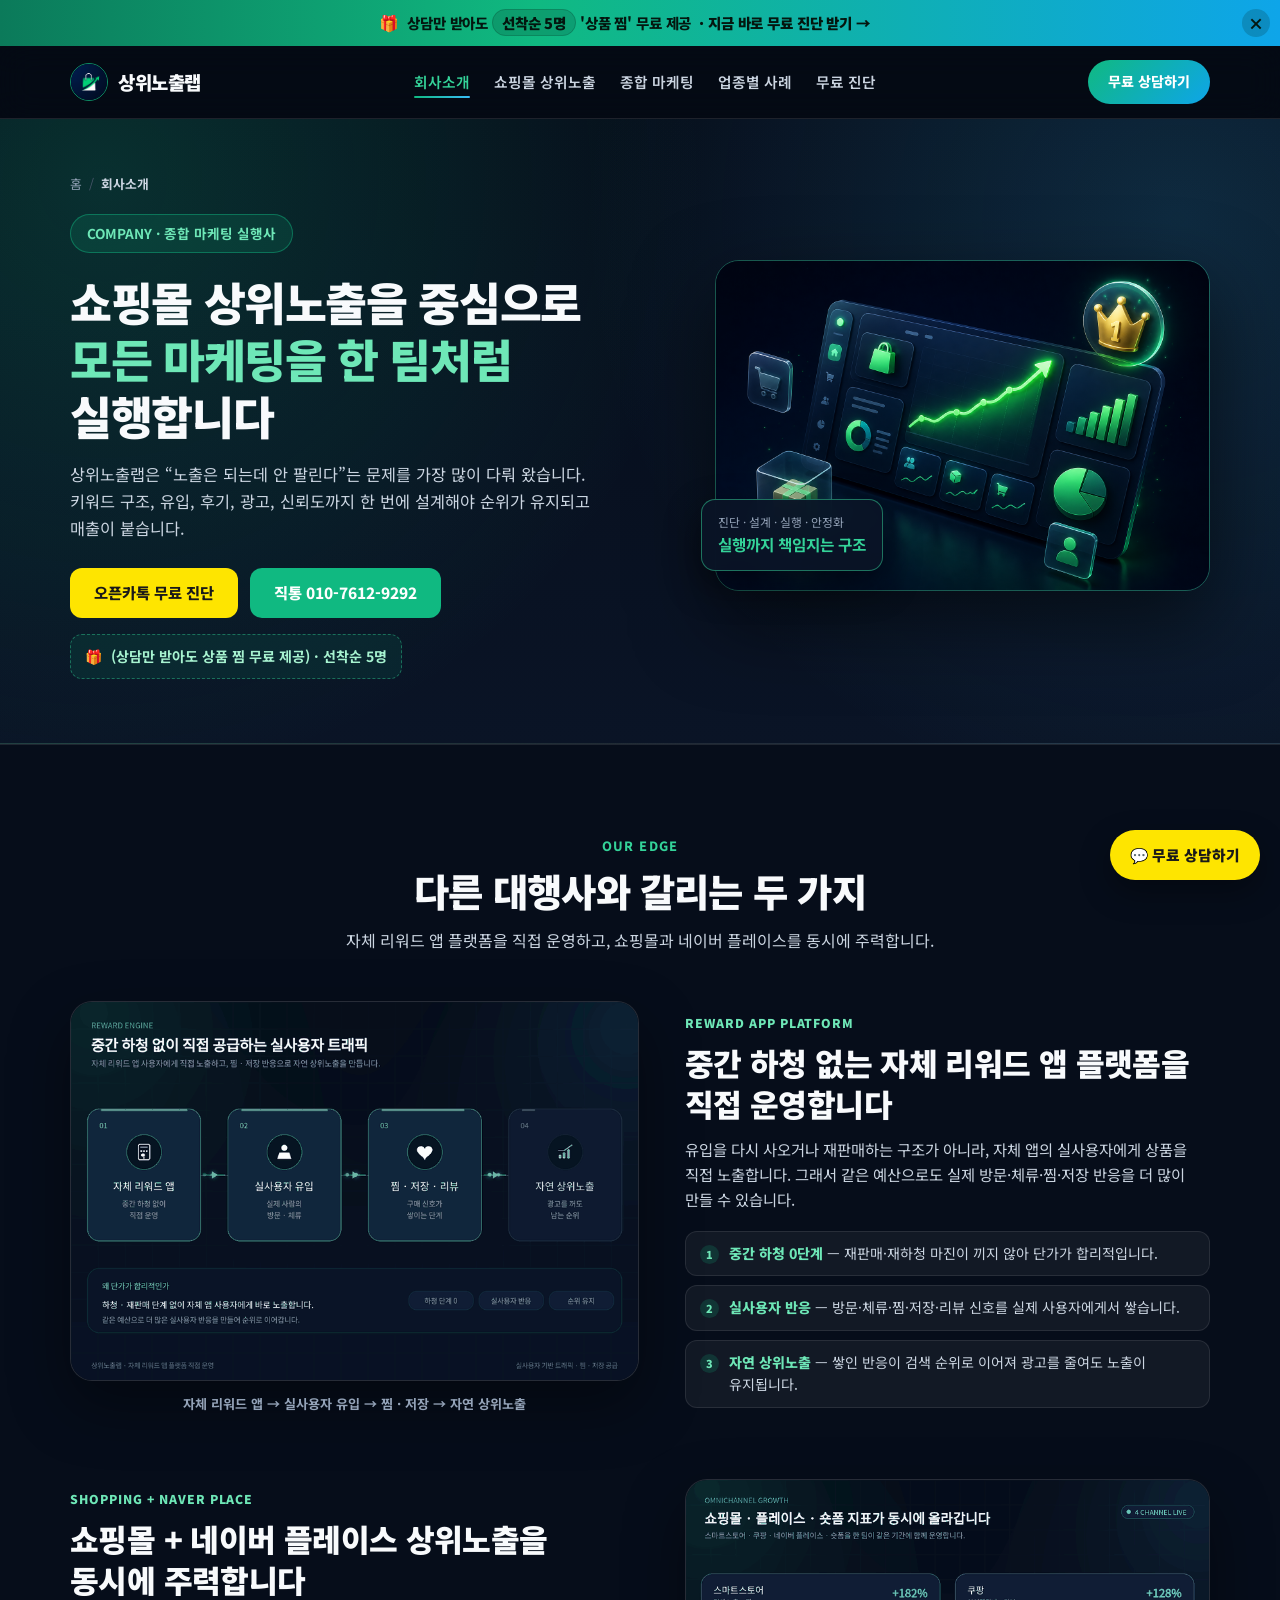
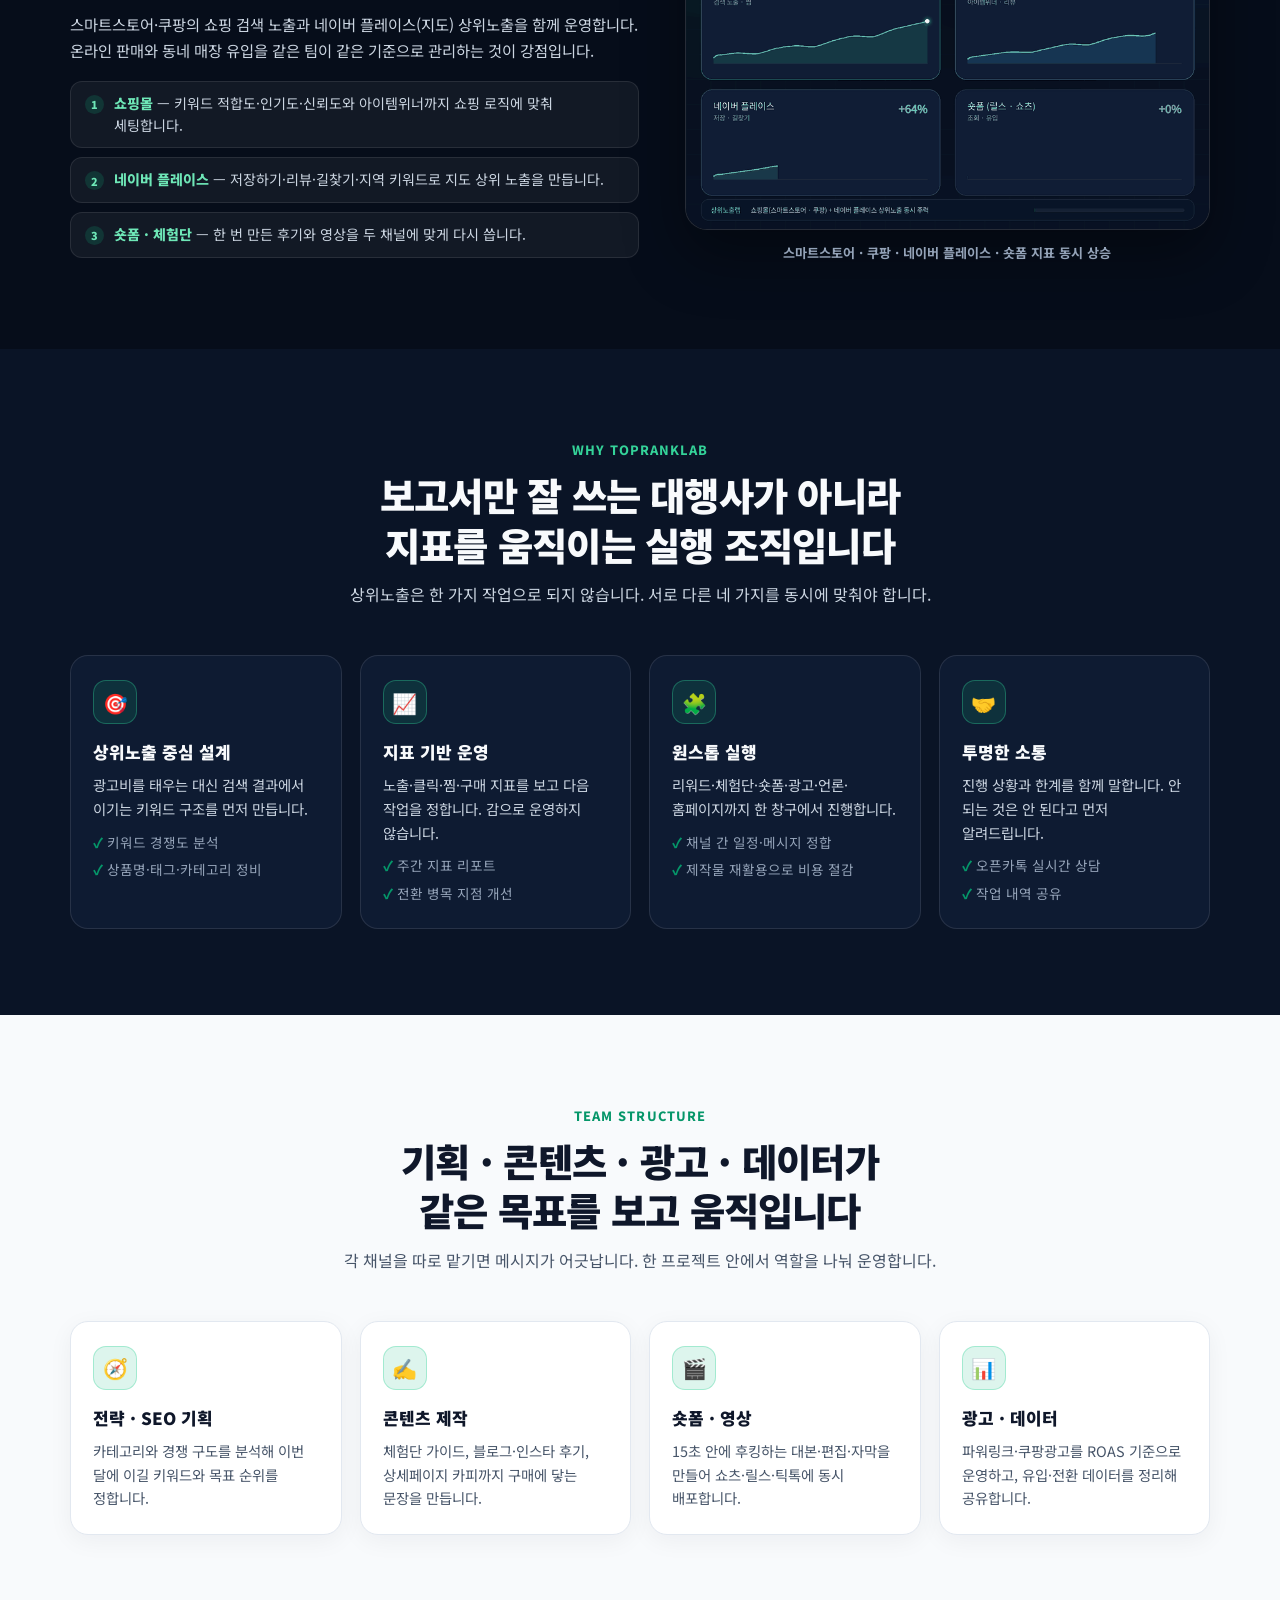
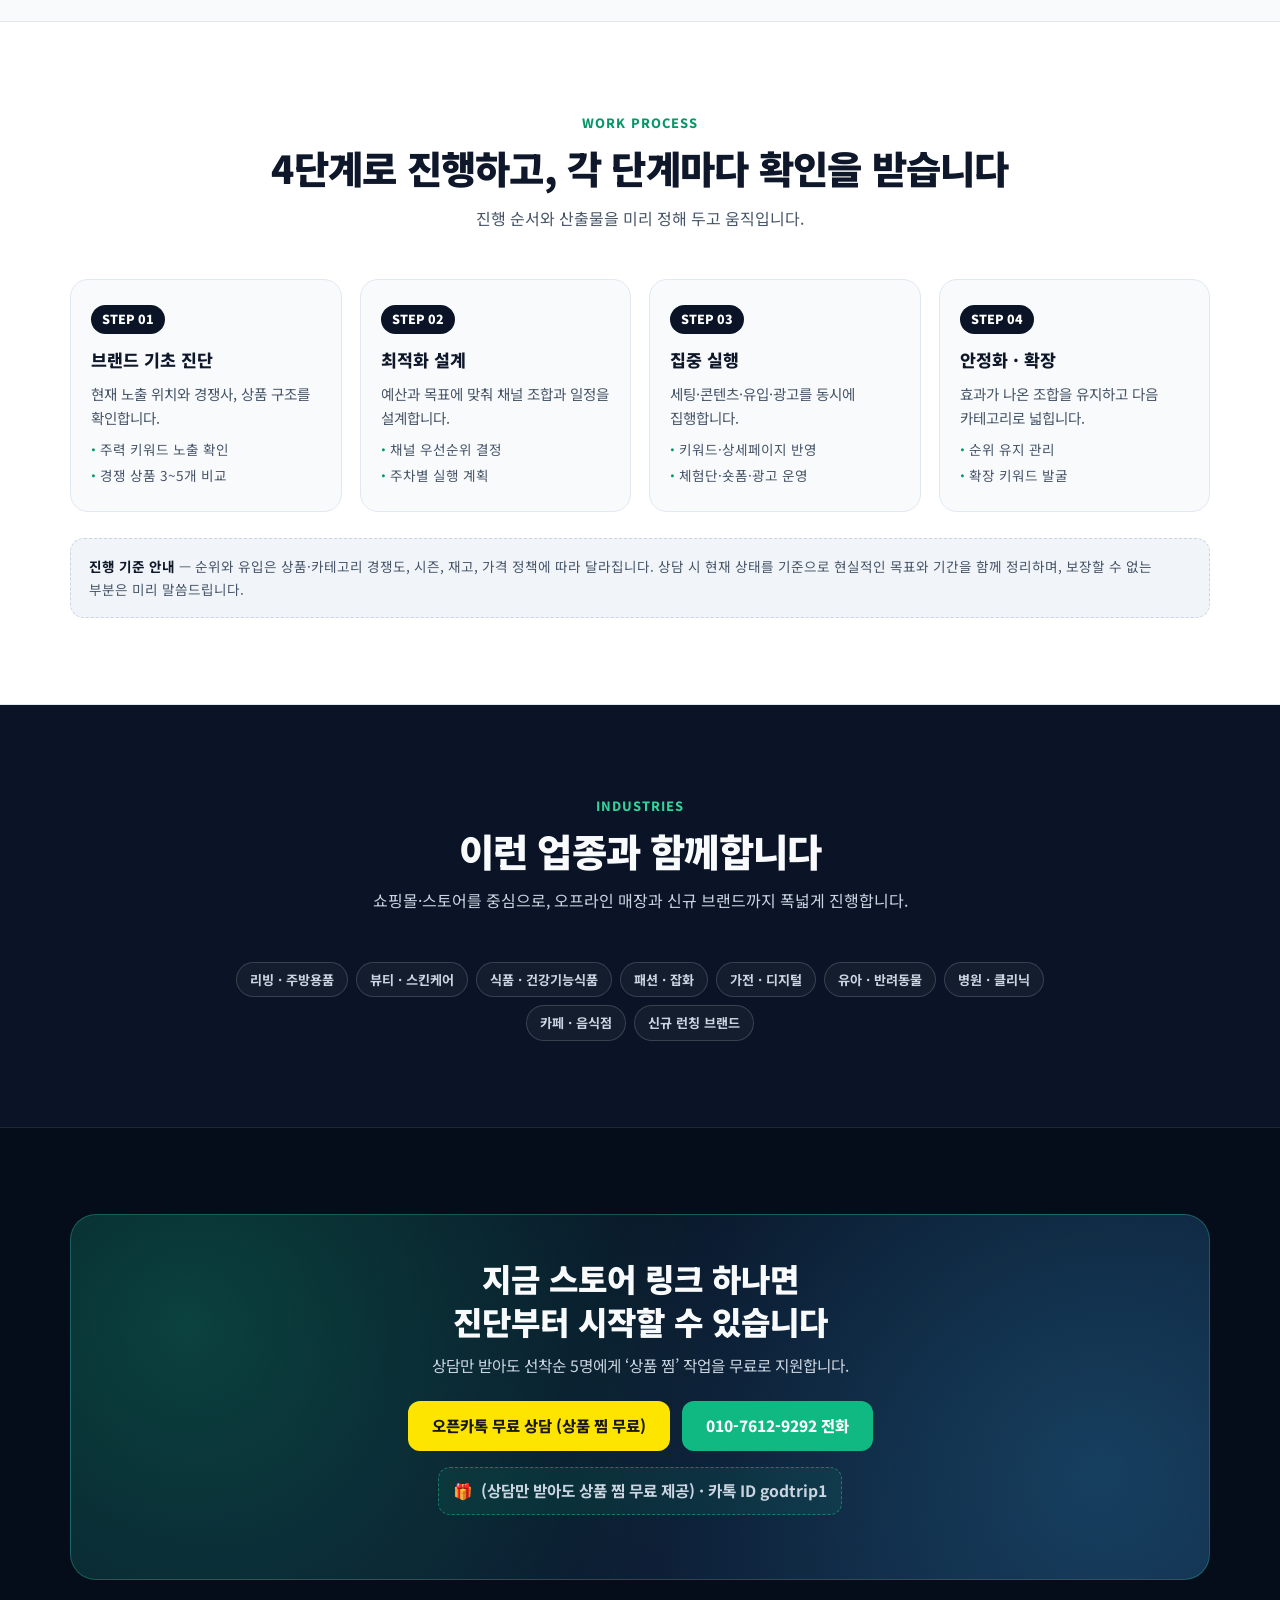
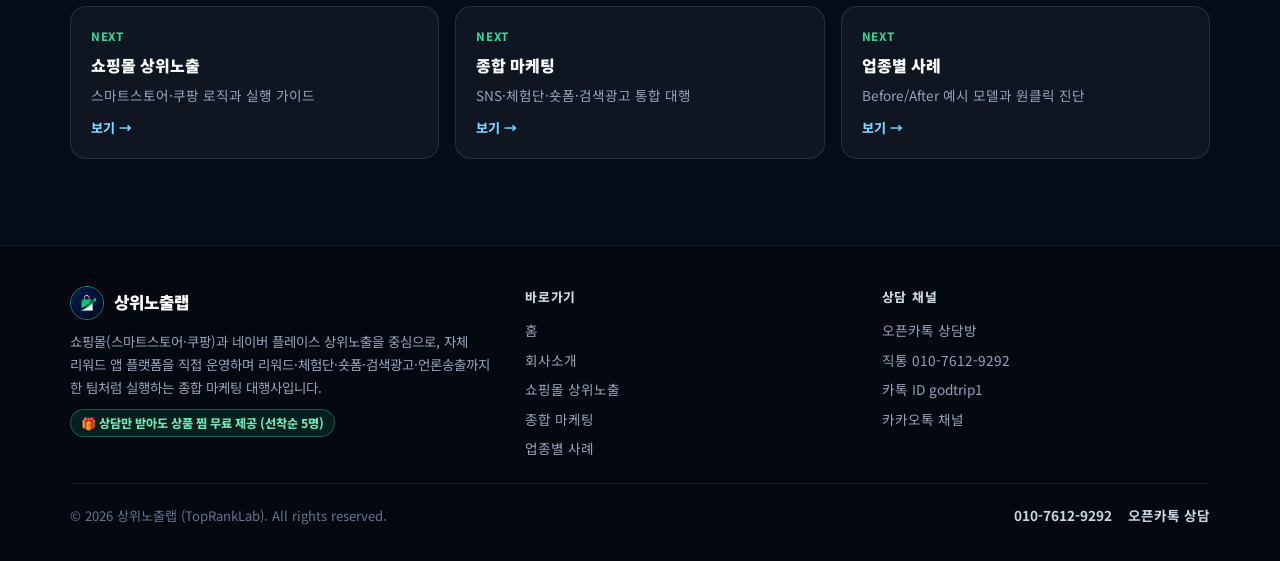
==== commit 81d16cc8: "feat: 모션 GIF 3종 배치 + 자체 리워드 앱·네이버 플레이스 동시 주력 강점 반영" ====
--- a/about.html
+++ b/about.html
@@ -4,7 +4,7 @@
   <meta charset="UTF-8" />
   <meta name="viewport" content="width=device-width, initial-scale=1.0" />
   <title>회사소개 | 상위노출랩 — 쇼핑몰 상위노출 중심 종합 마케팅 실행사</title>
-  <meta name="description" content="상위노출랩은 스마트스토어·쿠팡 상위노출을 중심으로 리워드·체험단·숏폼·검색광고·언론송출까지 한 팀처럼 실행하는 종합 마케팅 대행사입니다. 진단→설계→실행→안정화 4단계 프로세스와 실행 조직을 소개합니다." />
+  <meta name="description" content="상위노출랩은 중간 하청 없는 자체 리워드 앱 플랫폼을 직접 운영하며, 스마트스토어·쿠팡과 네이버 플레이스 상위노출을 동시에 주력하는 종합 마케팅 실행사입니다. 진단→설계→실행→안정화 4단계 프로세스와 실행 조직을 소개합니다." />
   <meta property="og:type" content="website" />
   <meta property="og:title" content="회사소개 | 상위노출랩" />
   <meta property="og:description" content="쇼핑몰 상위노출을 중심으로 모든 마케팅을 한 팀처럼 실행하는 종합 마케팅 대행사, 상위노출랩입니다." />
@@ -15,7 +15,7 @@
   <link rel="preconnect" href="https://fonts.googleapis.com" />
   <link rel="preconnect" href="https://fonts.gstatic.com" crossorigin />
   <link href="https://fonts.googleapis.com/css2?family=Noto+Sans+KR:wght@400;500;600;700;800;900&display=swap" rel="stylesheet" />
-  <link rel="stylesheet" href="styles.css" />
+  <link rel="stylesheet" href="styles.css?v=4" />
   <script src="app.js" defer></script>
 </head>
 <body>
@@ -97,6 +97,63 @@
       </div>
     </section>
 
+    <!-- 핵심 강점 : 자체 리워드 앱 + 쇼핑몰·플레이스 -->
+    <section class="deep-sec">
+      <div class="container">
+        <div class="sec-head reveal">
+          <span class="eyebrow">OUR EDGE</span>
+          <h2>다른 대행사와 갈리는 두 가지</h2>
+          <p>자체 리워드 앱 플랫폼을 직접 운영하고, 쇼핑몰과 네이버 플레이스를 동시에 주력합니다.</p>
+        </div>
+
+        <div class="strength-block reveal">
+          <div class="strength-figure">
+            <div class="gif-frame">
+              <img src="reward-engine.gif" width="840" height="560" loading="lazy" decoding="async"
+                   alt="자체 리워드 앱에서 실사용자 유입, 찜·저장 반응을 거쳐 자연 상위노출로 이어지는 4단계 파이프라인 모션 그래픽" />
+            </div>
+            <p class="gif-caption">자체 리워드 앱 → 실사용자 유입 → 찜 · 저장 → 자연 상위노출</p>
+          </div>
+          <div class="strength-copy">
+            <span class="strength-kicker">REWARD APP PLATFORM</span>
+            <h3>중간 하청 없는 자체 리워드 앱 플랫폼을 직접 운영합니다</h3>
+            <p>
+              유입을 다시 사오거나 재판매하는 구조가 아니라, 자체 앱의 실사용자에게 상품을 직접 노출합니다.
+              그래서 같은 예산으로도 실제 방문·체류·찜·저장 반응을 더 많이 만들 수 있습니다.
+            </p>
+            <ul class="strength-list">
+              <li><span class="num">1</span><span><strong>중간 하청 0단계</strong> — 재판매·재하청 마진이 끼지 않아 단가가 합리적입니다.</span></li>
+              <li><span class="num">2</span><span><strong>실사용자 반응</strong> — 방문·체류·찜·저장·리뷰 신호를 실제 사용자에게서 쌓습니다.</span></li>
+              <li><span class="num">3</span><span><strong>자연 상위노출</strong> — 쌓인 반응이 검색 순위로 이어져 광고를 줄여도 노출이 유지됩니다.</span></li>
+            </ul>
+          </div>
+        </div>
+
+        <div class="strength-block flip reveal">
+          <div class="strength-figure">
+            <div class="gif-frame">
+              <img src="omnichannel-flow.gif" width="840" height="560" loading="lazy" decoding="async"
+                   alt="스마트스토어, 쿠팡, 네이버 플레이스, 숏폼 지표가 동시에 상승하는 4채널 지표 모션 그래픽" />
+            </div>
+            <p class="gif-caption">스마트스토어 · 쿠팡 · 네이버 플레이스 · 숏폼 지표 동시 상승</p>
+          </div>
+          <div class="strength-copy">
+            <span class="strength-kicker">SHOPPING + NAVER PLACE</span>
+            <h3>쇼핑몰 + 네이버 플레이스 상위노출을 동시에 주력합니다</h3>
+            <p>
+              스마트스토어·쿠팡의 쇼핑 검색 노출과 네이버 플레이스(지도) 상위노출을 함께 운영합니다.
+              온라인 판매와 동네 매장 유입을 같은 팀이 같은 기준으로 관리하는 것이 강점입니다.
+            </p>
+            <ul class="strength-list">
+              <li><span class="num">1</span><span><strong>쇼핑몰</strong> — 키워드 적합도·인기도·신뢰도와 아이템위너까지 쇼핑 로직에 맞춰 세팅합니다.</span></li>
+              <li><span class="num">2</span><span><strong>네이버 플레이스</strong> — 저장하기·리뷰·길찾기·지역 키워드로 지도 상위 노출을 만듭니다.</span></li>
+              <li><span class="num">3</span><span><strong>숏폼 · 체험단</strong> — 한 번 만든 후기와 영상을 두 채널에 맞게 다시 씁니다.</span></li>
+            </ul>
+          </div>
+        </div>
+      </div>
+    </section>
+
     <!-- 강점 -->
     <section class="dark-sec">
       <div class="container">
@@ -313,8 +370,9 @@
             <span>상위노출랩</span>
           </div>
           <p class="footer-desc">
-            쇼핑몰 상위노출을 중심으로 리워드·체험단·숏폼·검색광고·언론송출까지
-            필요한 모든 온라인 마케팅을 한 팀처럼 실행하는 종합 마케팅 대행사입니다.
+            쇼핑몰(스마트스토어·쿠팡)과 네이버 플레이스 상위노출을 중심으로,
+            자체 리워드 앱 플랫폼을 직접 운영하며 리워드·체험단·숏폼·검색광고·언론송출까지
+            한 팀처럼 실행하는 종합 마케팅 대행사입니다.
           </p>
           <span class="free-badge">🎁 상담만 받아도 상품 찜 무료 제공 (선착순 5명)</span>
         </div>
--- a/styles.css
+++ b/styles.css
@@ -1065,6 +1065,21 @@
 .next-link span { font-size: 0.85rem; color: #94a3b8; }
 .next-link .go { font-size: 0.82rem; font-weight: 800; color: #7dd3fc; margin-top: 4px; }
 
+/* 밝은 섹션 위의 링크 카드 */
+.light-sec .next-link, .white-sec .next-link {
+  background: #fff;
+  border-color: var(--border-light);
+  box-shadow: 0 6px 20px rgba(15, 23, 42, 0.05);
+}
+.light-sec .next-link:hover, .white-sec .next-link:hover {
+  border-color: var(--emerald);
+  box-shadow: 0 14px 30px rgba(16, 185, 129, 0.12);
+}
+.light-sec .next-link small, .white-sec .next-link small { color: var(--emerald-dark); }
+.light-sec .next-link strong, .white-sec .next-link strong { color: var(--text-dark); }
+.light-sec .next-link span, .white-sec .next-link span { color: var(--text-muted); }
+.light-sec .next-link .go, .white-sec .next-link .go { color: #0284c7; }
+
 .note-box {
   background: rgba(255, 255, 255, 0.04);
   border: 1px dashed rgba(255, 255, 255, 0.18);
@@ -1123,7 +1138,7 @@
   border: 1px solid rgba(255, 255, 255, 0.12);
   box-shadow: 0 22px 50px rgba(0, 0, 0, 0.3);
 }
-.split-visual img { width: 100%; height: auto; }
+.split-visual img { width: 100%; height: auto; aspect-ratio: 16 / 10; object-fit: cover; }
 .split-text h2 { font-size: clamp(1.4rem, 3vw, 1.9rem); font-weight: 900; line-height: 1.32; margin-bottom: 12px; }
 .split-text p { color: #cbd5e1; margin-bottom: 16px; }
 .light-sec .split-text p, .white-sec .split-text p { color: var(--text-muted); }
@@ -1297,6 +1312,122 @@
 }
 
 /* ==========================================================================
+   15b. Motion figures (GIF) & 핵심 강점 블록
+   ========================================================================== */
+.gif-frame {
+  border-radius: 22px;
+  overflow: hidden;
+  border: 1px solid rgba(255, 255, 255, 0.13);
+  box-shadow: 0 24px 60px rgba(0, 0, 0, 0.4);
+  background: #070d19;
+  line-height: 0;
+}
+.gif-frame img { display: block; width: 100%; height: auto; }
+.light-sec .gif-frame, .white-sec .gif-frame {
+  border-color: rgba(10, 20, 38, 0.08);
+  box-shadow: 0 18px 44px rgba(10, 20, 38, 0.16);
+}
+.gif-caption {
+  margin-top: 12px;
+  font-size: 0.82rem;
+  font-weight: 700;
+  color: var(--text-muted);
+  text-align: center;
+}
+.dark-sec .gif-caption, .deep-sec .gif-caption { color: #94a3b8; }
+.gif-block { max-width: 780px; margin: 48px auto 0; }
+.reward-own {
+  background: rgba(16, 185, 129, 0.08);
+  border-left: 3px solid var(--emerald);
+  border-radius: 0 12px 12px 0;
+  padding: 12px 15px;
+  font-size: 0.92rem;
+  line-height: 1.6;
+}
+.reward-own strong { color: var(--emerald-dark); font-weight: 900; }
+
+/* 히어로 핵심 강점 칩 */
+.hero-strengths { display: flex; flex-wrap: wrap; gap: 10px; margin-top: 20px; }
+.hero-strength {
+  display: flex;
+  align-items: center;
+  gap: 8px;
+  padding: 9px 14px;
+  border-radius: 999px;
+  background: rgba(16, 185, 129, 0.1);
+  border: 1px solid rgba(52, 211, 153, 0.34);
+  color: #a7f3d0;
+  font-size: 0.84rem;
+  font-weight: 800;
+  line-height: 1.35;
+}
+.hero-strength .hs-ico { font-size: 0.95rem; line-height: 1; }
+
+/* 강점 블록 */
+.strength-block {
+  display: grid;
+  grid-template-columns: 1.04fr 0.96fr;
+  gap: 46px;
+  align-items: center;
+  margin-bottom: 64px;
+}
+.strength-block:last-child { margin-bottom: 0; }
+.strength-block.flip .strength-figure { order: 2; }
+.strength-kicker {
+  display: inline-block;
+  font-size: 0.76rem;
+  font-weight: 900;
+  letter-spacing: 0.08em;
+  color: #6ee7b7;
+  margin-bottom: 10px;
+}
+.strength-copy h3 {
+  font-size: clamp(1.4rem, 2.6vw, 1.95rem);
+  font-weight: 900;
+  line-height: 1.3;
+  letter-spacing: -0.02em;
+  margin-bottom: 12px;
+}
+.strength-copy > p { font-size: 0.96rem; color: #cbd5e1; margin-bottom: 18px; }
+.strength-list { display: grid; gap: 9px; list-style: none; padding: 0; margin: 0; }
+.strength-list li {
+  display: flex;
+  gap: 10px;
+  padding: 11px 14px;
+  border-radius: 12px;
+  background: rgba(255, 255, 255, 0.05);
+  border: 1px solid rgba(255, 255, 255, 0.09);
+  font-size: 0.88rem;
+  line-height: 1.55;
+  color: #cbd5e1;
+}
+.strength-list li strong { color: #6ee7b7; font-weight: 800; }
+.strength-list .num {
+  flex: none;
+  width: 19px;
+  height: 19px;
+  margin-top: 2px;
+  border-radius: 999px;
+  background: rgba(16, 185, 129, 0.18);
+  color: #6ee7b7;
+  font-size: 0.68rem;
+  font-weight: 900;
+  display: flex;
+  align-items: center;
+  justify-content: center;
+}
+.strength-metric { display: flex; flex-wrap: wrap; gap: 8px; margin-top: 16px; }
+.strength-metric span {
+  font-size: 0.76rem;
+  font-weight: 800;
+  color: #a7f3d0;
+  background: rgba(16, 185, 129, 0.1);
+  border: 1px dashed rgba(52, 211, 153, 0.42);
+  border-radius: 999px;
+  padding: 6px 11px;
+}
+
+/* ==========================================================================
    16. Responsive
    ========================================================================== */
 @media (max-width: 1024px) {
@@ -1305,9 +1436,13 @@
 }
 
 @media (max-width: 960px) {
-  .hero-inner, .page-hero-inner, .showcase-grid, .consult-grid, .grid-2, .grid-3, .split, .case-grid {
+  .hero-inner, .page-hero-inner, .showcase-grid, .consult-grid, .grid-2, .grid-3, .split, .case-grid,
+  .strength-block {
     grid-template-columns: 1fr;
   }
+  .strength-block { gap: 26px; margin-bottom: 46px; }
+  .strength-block.flip .strength-figure { order: 0; }
+  .gif-block { margin-top: 34px; }
   .nav-links { display: none; }
   .menu-toggle { display: inline-flex; }
   .hero-float-badge { left: 12px; bottom: 12px; }
